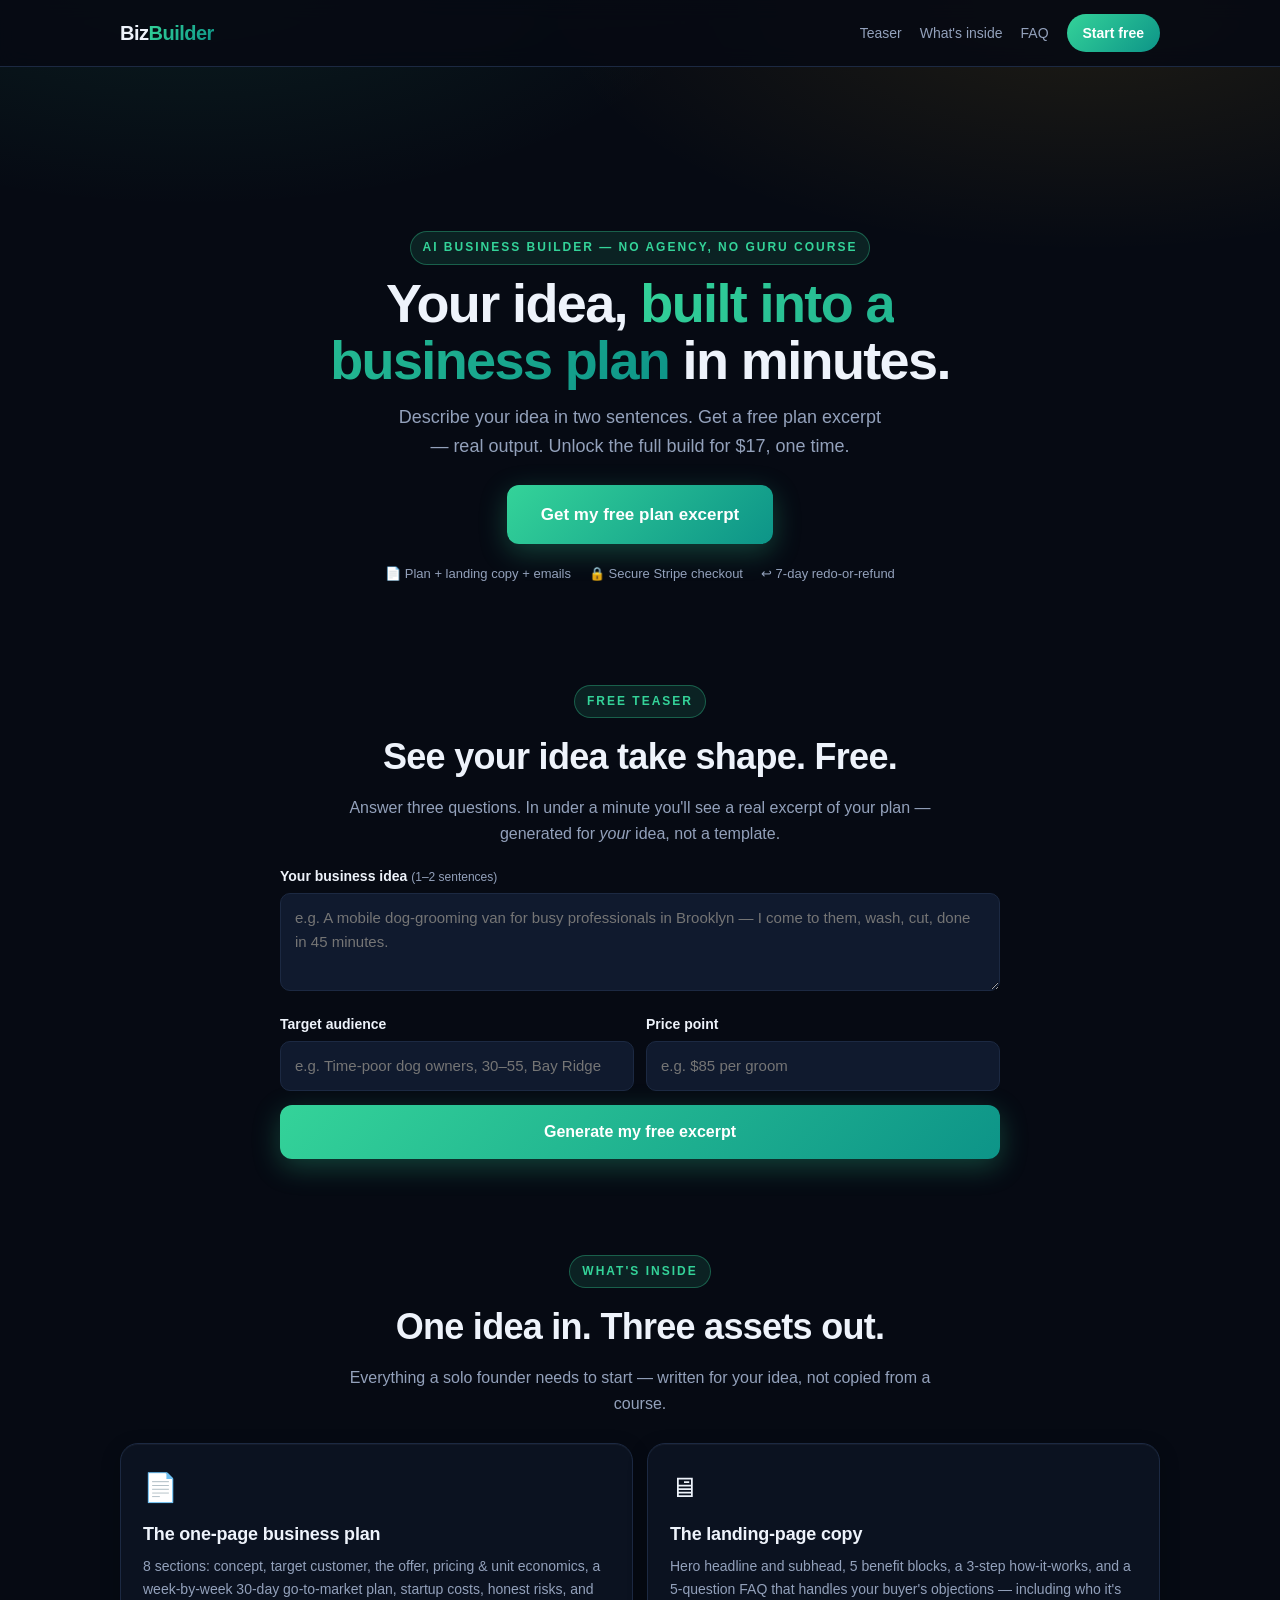
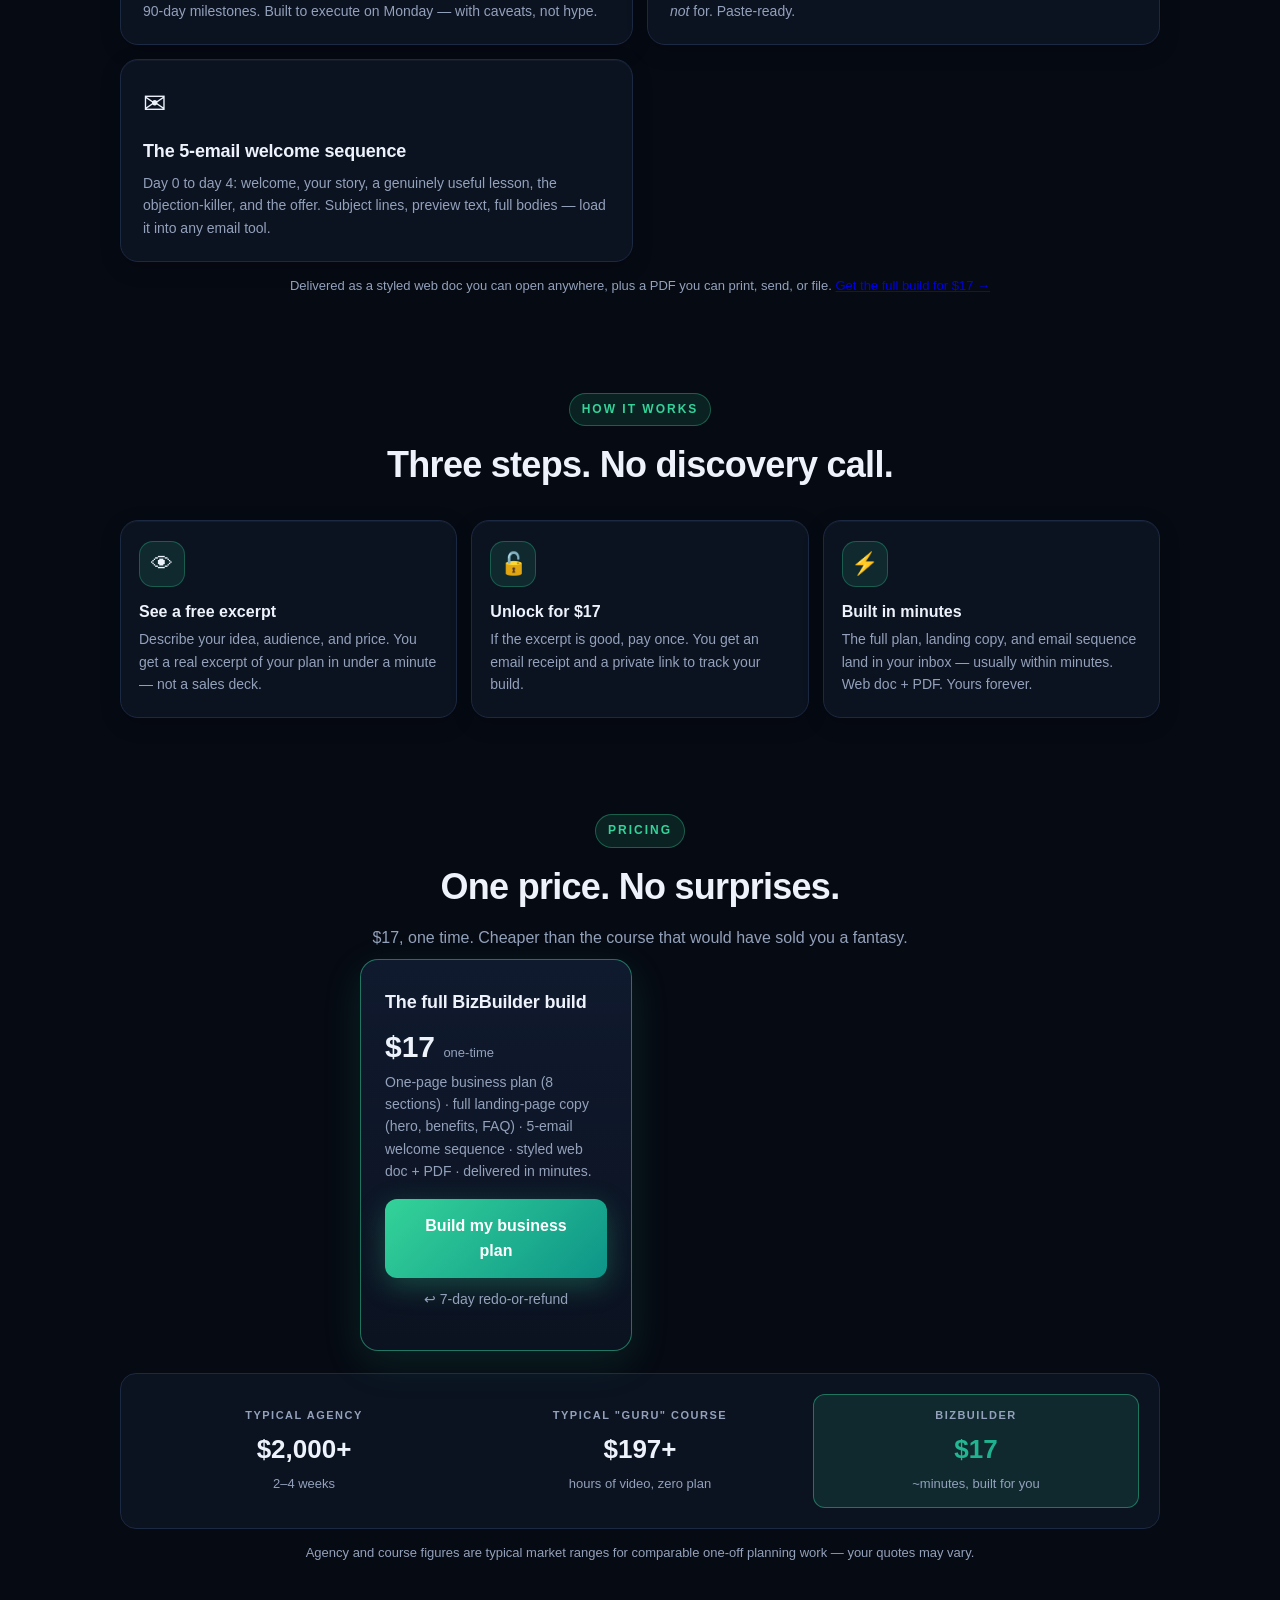
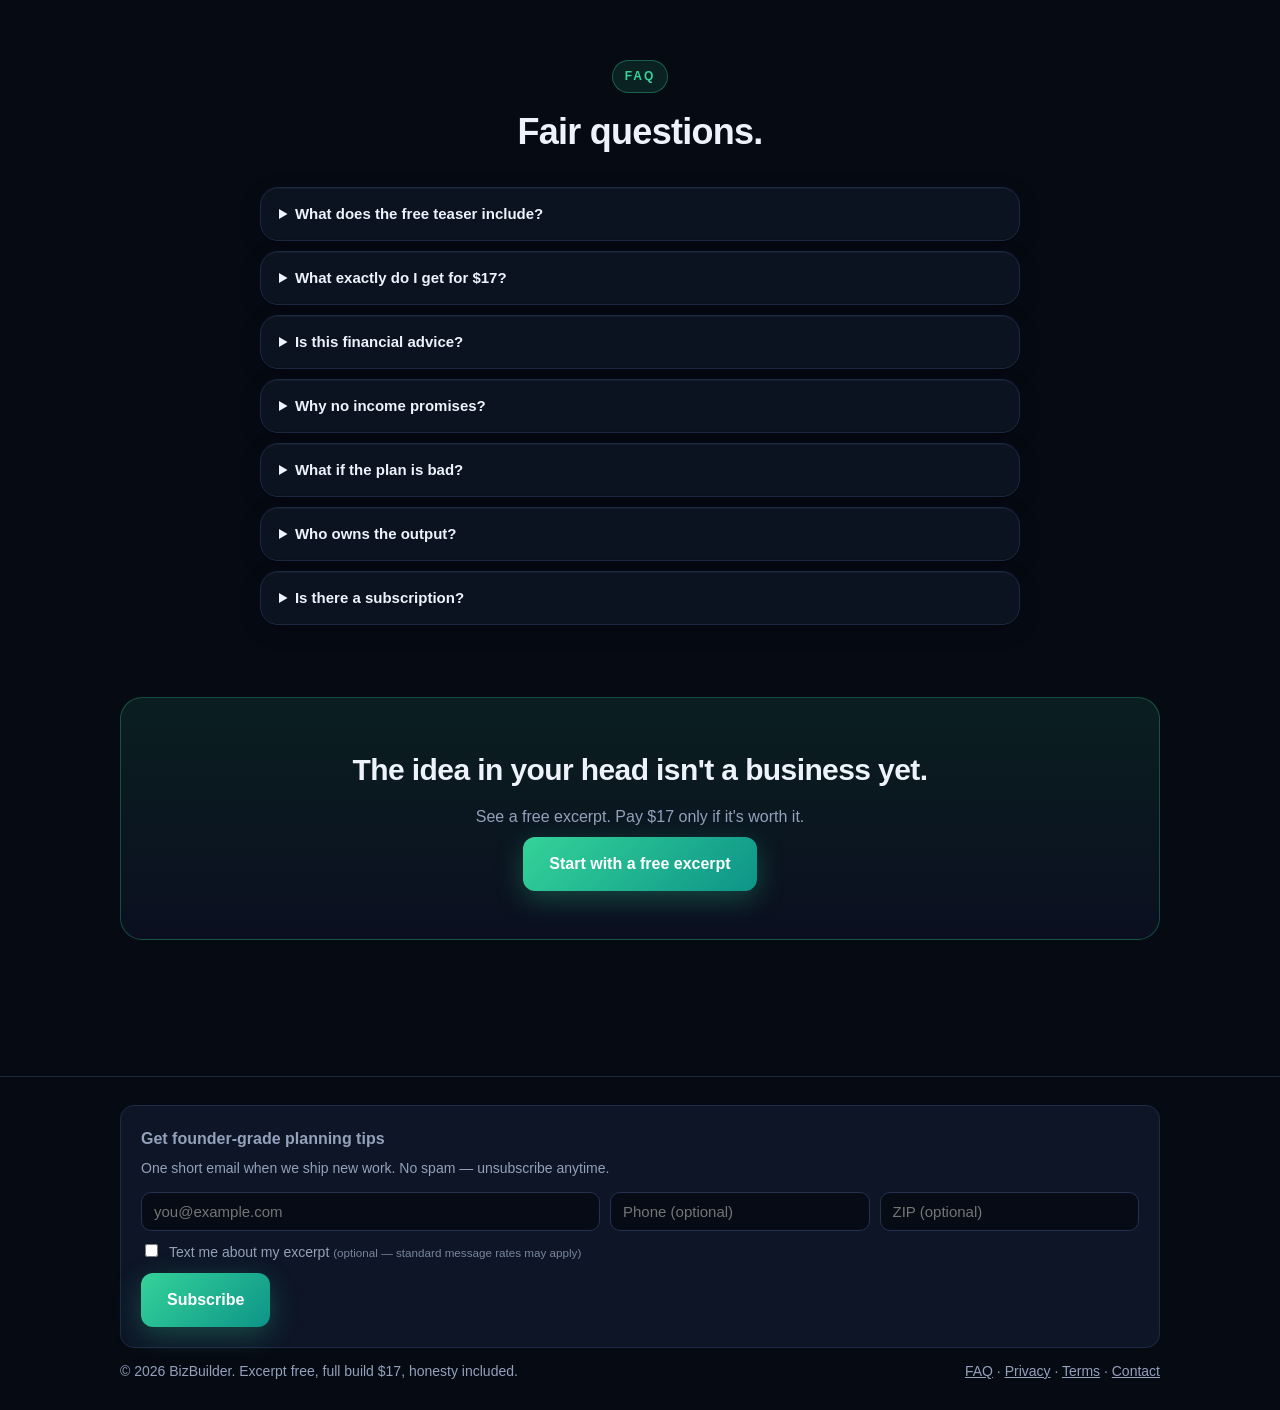
==== index.html @ b32ff225 "BizBuilder PWA: initial launch" ====
<!DOCTYPE html>
<html lang="en">
<head>
<meta charset="utf-8">
<meta name="viewport" content="width=device-width, initial-scale=1, viewport-fit=cover">
<title>BizBuilder — AI Business Builder: idea to launch-ready plan, $17</title>
<meta name="description" content="Describe your business idea in two sentences. Get a free AI-generated plan excerpt, then unlock the full one-page business plan, landing-page copy, and 5-email welcome sequence for $17 one-time.">
<link rel="canonical" href="https://bizbuilder.mehyar.us/">
<meta property="og:type" content="website">
<meta property="og:site_name" content="BizBuilder">
<meta property="og:title" content="BizBuilder — idea to launch-ready plan, $17">
<meta property="og:description" content="Free plan excerpt from your real idea. $17 one-time for the full business plan, landing copy, and email sequence. No hype, no subscriptions.">
<meta property="og:url" content="https://bizbuilder.mehyar.us/">
<meta name="twitter:card" content="summary_large_image">
<meta name="twitter:title" content="BizBuilder — idea to launch-ready plan, $17">
<meta name="twitter:description" content="Free plan excerpt from your real idea. $17 one-time for the full build. No hype.">
<link rel="manifest" href="manifest.json">
<meta name="theme-color" content="#0a120c">
<link rel="stylesheet" href="styles.css">
<script type="application/ld+json">
{"@context":"https://schema.org","@type":"Organization","name":"BizBuilder","url":"https://bizbuilder.mehyar.us/","sameAs":[],"contactPoint":{"@type":"ContactPoint","email":"info@mehyar.us","contactType":"customer service"}}
</script>
<script type="application/ld+json">
{"@context":"https://schema.org","@type":"WebSite","name":"BizBuilder","url":"https://bizbuilder.mehyar.us/"}
</script>
<script type="application/ld+json">
{"@context":"https://schema.org","@type":"FAQPage","mainEntity":[
{"@type":"Question","name":"What does the free teaser include?","acceptedAnswer":{"@type":"Answer","text":"A real plan excerpt generated from your own idea: a sharp concept summary, your target customer, one full plan section, and your first 3 launch milestones."}},
{"@type":"Question","name":"What exactly do I get for $17?","acceptedAnswer":{"@type":"Answer","text":"The complete one-page business plan (8 sections), the full landing-page copy (hero, benefits, how it works, FAQ), and a 5-email welcome sequence — delivered as a styled web doc plus a PDF."}},
{"@type":"Question","name":"Is this financial advice?","acceptedAnswer":{"@type":"Answer","text":"No. BizBuilder gives you a working plan — a starting point built to execute on. Verify costs and demand before you spend a dollar."}},
{"@type":"Question","name":"Why no income promises?","acceptedAnswer":{"@type":"Answer","text":"Because they're lies. No honest plan can tell you what you'll earn. BizBuilder is built on founder actions — what you do in the first 30 and 90 days — not fantasy outcomes."}},
{"@type":"Question","name":"Is there a subscription?","acceptedAnswer":{"@type":"Answer","text":"No. $17 one-time. Your plan is yours forever."}}
]}
</script>
</head>
<body>

<header class="site-header">
  <div class="inner">
    <a class="brand" href="index.html">Biz<span>Builder</span></a>
    <nav class="nav">
      <a href="index.html#teaser">Teaser</a>
      <a href="index.html#inside">What's inside</a>
      <a href="index.html#faq">FAQ</a>
      <a class="nav-cta" href="index.html#teaser">Start free</a>
    </nav>
  </div>
</header>

<main>
  <!-- ============ HERO ============ -->
  <section class="hero hero-compact">
    <p class="eyebrow">AI business builder — no agency, no guru course</p>
    <h1>Your idea, <span class="grad">built into a business plan</span> in minutes.</h1>
    <p class="hero-sub">Describe your idea in two sentences. Get a free plan excerpt — real output. Unlock the full build for $17, one time.</p>
    <div class="hero-cta">
      <a class="btn btn-primary" href="#teaser">Get my free plan excerpt</a>
    </div>
    <div class="trust-row">
      <span>📄 Plan + landing copy + emails</span>
      <span>🔒 Secure Stripe checkout</span>
      <span>↩ 7-day redo-or-refund</span>
    </div>
  </section>

  <!-- ============ TEASER ============ -->
  <section id="teaser">
    <div class="eyebrow-wrap"><p class="eyebrow">Free teaser</p></div>
    <h2 class="sec-title">See your idea take shape. Free.</h2>
    <p class="sec-sub">Answer three questions. In under a minute you'll see a real excerpt of your plan — generated for <em>your</em> idea, not a template.</p>
    <form class="teaser-form reveal" id="teaser-form" novalidate>
      <div class="field">
        <label for="t-idea">Your business idea <span class="hint">(1–2 sentences)</span></label>
        <textarea id="t-idea" rows="3" maxlength="600" placeholder="e.g. A mobile dog-grooming van for busy professionals in Brooklyn — I come to them, wash, cut, done in 45 minutes."></textarea>
      </div>
      <div class="field-row">
        <div class="field">
          <label for="t-audience">Target audience</label>
          <input id="t-audience" type="text" maxlength="300" placeholder="e.g. Time-poor dog owners, 30–55, Bay Ridge">
        </div>
        <div class="field">
          <label for="t-price">Price point</label>
          <input id="t-price" type="text" maxlength="120" placeholder="e.g. $85 per groom">
        </div>
      </div>
      <p class="teaser-error" id="teaser-error" hidden></p>
      <button type="submit" class="btn btn-primary btn-block" id="teaser-submit">Generate my free excerpt</button>
    </form>
    <div class="teaser-result" id="teaser-result" hidden>
      <div class="teaser-concept reveal">
        <span class="ba-label">The concept</span>
        <p id="teaser-summary"></p>
      </div>
      <div class="ba-grid">
        <article class="ba-card ba-before reveal">
          <span class="ba-label">Your first buyer</span>
          <p id="teaser-customer"></p>
        </article>
        <article class="ba-card ba-after reveal">
          <span class="ba-label" id="teaser-excerpt-title">Plan excerpt</span>
          <p id="teaser-excerpt"></p>
        </article>
      </div>
      <div class="teaser-milestones reveal">
        <span class="ba-label">Your first 3 launch milestones</span>
        <ol id="teaser-milestones"></ol>
      </div>
      <div class="teaser-upgrade reveal">
        <p id="teaser-upgrade-note"></p>
        <button class="btn btn-primary" data-buy="bizbuilder-plan">Unlock the full $17 build</button>
      </div>
    </div>
  </section>

  <!-- ============ WHAT'S INSIDE ============ -->
  <section id="inside">
    <div class="eyebrow-wrap"><p class="eyebrow">What's inside</p></div>
    <h2 class="sec-title">One idea in. Three assets out.</h2>
    <p class="sec-sub">Everything a solo founder needs to start — written for your idea, not copied from a course.</p>
    <div class="value-grid">
      <div class="value-card reveal">
        <div class="value-icon">📄</div>
        <h3>The one-page business plan</h3>
        <p>8 sections: concept, target customer, the offer, pricing &amp; unit economics, a week-by-week 30-day go-to-market plan, startup costs, honest risks, and 90-day milestones. Built to execute on Monday — with caveats, not hype.</p>
      </div>
      <div class="value-card reveal">
        <div class="value-icon">🖥</div>
        <h3>The landing-page copy</h3>
        <p>Hero headline and subhead, 5 benefit blocks, a 3-step how-it-works, and a 5-question FAQ that handles your buyer's objections — including who it's <em>not</em> for. Paste-ready.</p>
      </div>
      <div class="value-card reveal">
        <div class="value-icon">✉</div>
        <h3>The 5-email welcome sequence</h3>
        <p>Day 0 to day 4: welcome, your story, a genuinely useful lesson, the objection-killer, and the offer. Subject lines, preview text, full bodies — load it into any email tool.</p>
      </div>
    </div>
    <p class="gallery-note">Delivered as a styled web doc you can open anywhere, plus a PDF you can print, send, or file. <a href="#pricing">Get the full build for $17 &rarr;</a></p>
  </section>

  <!-- ============ HOW IT WORKS ============ -->
  <section id="how">
    <div class="eyebrow-wrap"><p class="eyebrow">How it works</p></div>
    <h2 class="sec-title">Three steps. No discovery call.</h2>
    <ol class="steps steps-visual">
      <li class="reveal"><span class="step-icon">👁</span><strong>See a free excerpt</strong><p>Describe your idea, audience, and price. You get a real excerpt of your plan in under a minute — not a sales deck.</p></li>
      <li class="reveal"><span class="step-icon">🔓</span><strong>Unlock for $17</strong><p>If the excerpt is good, pay once. You get an email receipt and a private link to track your build.</p></li>
      <li class="reveal"><span class="step-icon">⚡</span><strong>Built in minutes</strong><p>The full plan, landing copy, and email sequence land in your inbox — usually within minutes. Web doc + PDF. Yours forever.</p></li>
    </ol>
  </section>

  <!-- ============ PRICING ============ -->
  <section id="pricing">
    <div class="eyebrow-wrap"><p class="eyebrow">Pricing</p></div>
    <h2 class="sec-title">One price. No surprises.</h2>
    <p class="sec-sub">$17, one time. Cheaper than the course that would have sold you a fantasy.</p>
    <div class="bundle-grid" style="max-width:560px;margin:0 auto">
      <div class="bundle featured reveal">
        <h3>The full BizBuilder build</h3>
        <div class="price">$17 <small>one-time</small></div>
        <p>One-page business plan (8 sections) · full landing-page copy (hero, benefits, FAQ) · 5-email welcome sequence · styled web doc + PDF · delivered in minutes.</p>
        <button class="btn btn-primary btn-block" data-buy="bizbuilder-plan">Build my business plan</button>
        <p class="price-guarantee" style="text-align:center;margin-top:10px">↩ 7-day redo-or-refund</p>
      </div>
    </div>
    <div class="compare-strip reveal">
      <div class="compare-col">
        <span class="compare-who">Typical agency</span>
        <span class="compare-price">$2,000+</span>
        <span class="compare-time">2–4 weeks</span>
      </div>
      <div class="compare-col">
        <span class="compare-who">Typical "guru" course</span>
        <span class="compare-price">$197+</span>
        <span class="compare-time">hours of video, zero plan</span>
      </div>
      <div class="compare-col winner">
        <span class="compare-who">BizBuilder</span>
        <span class="compare-price">$17</span>
        <span class="compare-time">~minutes, built for you</span>
      </div>
    </div>
    <p class="gallery-note">Agency and course figures are typical market ranges for comparable one-off planning work — your quotes may vary.</p>
  </section>

  <!-- ============ FAQ ============ -->
  <section id="faq">
    <div class="eyebrow-wrap"><p class="eyebrow">FAQ</p></div>
    <h2 class="sec-title">Fair questions.</h2>
    <div class="faq">
      <details class="reveal">
        <summary>What does the free teaser include?</summary>
        <p>A real excerpt generated from your own idea: a sharp concept summary, your target customer, one full plan section, and your first 3 launch milestones. If it doesn't impress you, don't pay. That's the whole point.</p>
      </details>
      <details class="reveal">
        <summary>What exactly do I get for $17?</summary>
        <p>The complete one-page business plan (8 sections), the full landing-page copy (hero, 5 benefits, how it works, FAQ), and a 5-email welcome sequence with subjects, preview text, and bodies — delivered as a styled web doc plus a PDF.</p>
      </details>
      <details class="reveal">
        <summary>Is this financial advice?</summary>
        <p>No. BizBuilder gives you a working plan — a starting point built to execute on, not a prediction. Verify costs and demand before you spend a dollar.</p>
      </details>
      <details class="reveal">
        <summary>Why no income promises?</summary>
        <p>Because they're lies. No honest plan can tell you what you'll earn. BizBuilder plans on founder actions — what you do in the first 30 and 90 days — not fantasy outcomes. Our generator is hard-blocked from writing income promises, guarantees, or projections.</p>
      </details>
      <details class="reveal">
        <summary>What if the plan is bad?</summary>
        <p>Email us within 7 days and we'll redo it once, free. If it's still not usable, you get a full refund. Bad work shouldn't be your problem.</p>
      </details>
      <details class="reveal">
        <summary>Who owns the output?</summary>
        <p>You do. Full commercial rights, forever. Use it in your pitch, on your site, wherever.</p>
      </details>
      <details class="reveal">
        <summary>Is there a subscription?</summary>
        <p>No. $17, one time. Building a second business later? That's another $17 — never a subscription.</p>
      </details>
    </div>
  </section>

  <!-- ============ FINAL CTA ============ -->
  <section class="final-cta reveal">
    <h2>The idea in your head isn't a business yet.</h2>
    <p class="sec-sub">See a free excerpt. Pay $17 only if it's worth it.</p>
    <a class="btn btn-primary" href="#teaser">Start with a free excerpt</a>
  </section>
</main>

<footer>
  <div class="inner footer-grid">
    <div class="subscribe-block">
      <strong>Get founder-grade planning tips</strong>
      <p class="muted">One short email when we ship new work. No spam — unsubscribe anytime.</p>
      <form class="subscribe-form" data-subscribe-form novalidate>
        <div class="subscribe-row">
          <input type="email" name="email" placeholder="you@example.com" required aria-label="Email address (required)" autocomplete="email">
          <input type="tel" name="phone" placeholder="Phone (optional)" aria-label="Phone number (optional)" autocomplete="tel">
          <input type="text" name="zip" placeholder="ZIP (optional)" aria-label="ZIP code (optional)" inputmode="numeric" autocomplete="postal-code">
        </div>
        <label class="sms-consent"><input type="checkbox" name="sms_consent" value="true"> <span>Text me about my excerpt <small>(optional — standard message rates may apply)</small></span></label>
        <div class="subscribe-row">
          <button class="btn btn-primary" type="submit">Subscribe</button>
          <p class="subscribe-msg" role="status" hidden></p>
        </div>
      </form>
    </div>
    <div class="footer-base">
      <span>© 2026 BizBuilder. Excerpt free, full build $17, honesty included.</span>
      <span><a href="index.html#faq">FAQ</a> · <a href="privacy.html">Privacy</a> · <a href="terms.html">Terms</a> · <a href="mailto:info@mehyar.us">Contact</a></span>
    </div>
  </div>
</footer>

<!-- Sticky mobile CTA -->
<div class="sticky-cta" id="sticky-cta" hidden>
  <span class="sticky-cta-text"><strong>$17</strong> one-time · free excerpt first</span>
  <a class="btn btn-primary" href="#teaser">Start free</a>
</div>

<!-- Buy modal -->
<div class="modal" id="buy-modal" hidden>
  <div class="panel">
    <button class="modal-close" id="buy-close" aria-label="Close">×</button>
    <h2 id="buy-product-name"></h2>
    <p class="muted" id="buy-product-pitch"></p>
    <p><span class="price" id="buy-product-price"></span> <small style="color:var(--muted)">one-time</small></p>
    <form id="buy-form" novalidate>
      <div class="field">
        <label for="buy-email">Email — your plan goes here</label>
        <input type="email" id="buy-email" placeholder="you@example.com" autocomplete="email">
      </div>
      <p id="buy-error"></p>
      <button type="submit" class="btn btn-primary btn-block">Continue to checkout</button>
    </form>
  </div>
</div>

<!-- Dev payload modal -->
<div class="modal" id="payload-modal" hidden>
  <div class="panel" style="max-width:560px">
    <button class="modal-close" id="payload-close" aria-label="Close">×</button>
    <h2>Checkout payload</h2>
    <pre id="payload-pre"></pre>
    <p class="dev-notice">DEV MODE — no real checkout happened. In production this payload POSTs to the checkout endpoint and Stripe takes over.</p>
  </div>
</div>

<script src="app.js"></script>
<script>
document.addEventListener("DOMContentLoaded", function () {
  /* reveal-on-scroll */
  var io = new IntersectionObserver(function (entries) {
    entries.forEach(function (e) {
      if (e.isIntersecting) { e.target.classList.add("in"); io.unobserve(e.target); }
    });
  }, { threshold: 0.1 });
  document.querySelectorAll(".reveal").forEach(function (el) { io.observe(el); });

  /* sticky mobile CTA */
  var sticky = document.getElementById("sticky-cta");
  var footer = document.querySelector("footer");
  function updateSticky() {
    if (window.innerWidth >= 720) { sticky.hidden = true; return; }
    var past = window.scrollY > 520;
    var footVisible = false;
    if (footer) { footVisible = footer.getBoundingClientRect().top < window.innerHeight; }
    sticky.hidden = !(past && !footVisible);
  }
  window.addEventListener("scroll", updateSticky, { passive: true });
  window.addEventListener("resize", updateSticky);
  updateSticky();

  /* PWA registration */
  if ("serviceWorker" in navigator) {
    navigator.serviceWorker.register("sw.js").catch(function () {});
  }
});
</script>
</body>
</html>
---- styles.css ----
/* BizBuilder — premium emerald/gold palette. Mobile-first, vanilla, no build step. Mobile-first, vanilla, no build step. */
:root {
  --bg: #060a13;
  --surface: #0b1220;
  --surface-2: #101a2e;
  --line: #1c2942;
  --text: #eef3fb;
  --muted: #93a1bb;
  --accent: #34d399;
  --accent-2: #fbbf24;
  --accent-soft: rgba(52, 211, 153, .12);
  --grad: linear-gradient(135deg, #34d399, #0d9488);
  --gold: #fbbf24;
  --ok: #34d399;
  --err: #fb7185;
  --radius: 16px;
  --maxw: 1080px;
  --font: -apple-system, BlinkMacSystemFont, "Segoe UI", Inter, Roboto, Helvetica, Arial, sans-serif;
}

* { box-sizing: border-box; }
html { -webkit-text-size-adjust: 100%; scroll-behavior: smooth; }
body {
  margin: 0;
  background:
    radial-gradient(900px 420px at 15% -5%, rgba(52, 211, 153, .10) 0%, transparent 60%) fixed,
    radial-gradient(900px 420px at 85% 0%, rgba(251, 191, 36, .10) 0%, transparent 60%) fixed,
    var(--bg);
  color: var(--text);
  font-family: var(--font);
  line-height: 1.6;
  font-size: 16px;
}

/* ---------- header ---------- */
.site-header {
  position: sticky; top: 0; z-index: 20;
  background: rgba(6, 10, 19, .88);
  backdrop-filter: blur(10px);
  -webkit-backdrop-filter: blur(10px);
  border-bottom: 1px solid var(--line);
}
.site-header .inner {
  max-width: var(--maxw); margin: 0 auto;
  padding: 14px 20px;
  display: flex; align-items: center; justify-content: space-between; gap: 12px;
}
.brand { font-weight: 800; font-size: 20px; letter-spacing: -.5px; color: var(--text); text-decoration: none; }
.brand span {
  background: var(--grad);
  -webkit-background-clip: text; background-clip: text;
  -webkit-text-fill-color: transparent; color: transparent;
}
.nav { display: flex; align-items: center; }
.nav a { color: var(--muted); text-decoration: none; font-size: 14px; margin-left: 18px; }
.nav a:hover { color: var(--text); }
.nav .nav-cta {
  margin-left: 18px; padding: 8px 16px; border-radius: 999px;
  background: var(--grad); color: #fff; font-weight: 700;
}
.nav .nav-cta:hover { color: #fff; opacity: .92; }
@media (max-width: 560px) { .nav a:not(.nav-cta) { display: none; } }

/* ---------- layout ---------- */
main { max-width: var(--maxw); margin: 0 auto; padding: 0 20px 72px; }
main section { margin-top: clamp(56px, 9vw, 96px); }
section[id] { scroll-margin-top: 76px; }
h1 {
  font-size: clamp(30px, 8.5vw, 54px);
  line-height: 1.06; letter-spacing: -0.03em;
  margin: 0 0 14px; text-wrap: balance;
}
h2 { font-size: clamp(22px, 5.5vw, 30px); letter-spacing: -0.02em; margin: 0 0 10px; text-wrap: balance; }
.sec-title { font-size: clamp(24px, 6vw, 36px); letter-spacing: -0.02em; text-wrap: balance; }
h3 { font-size: 18px; margin: 0 0 8px; letter-spacing: -0.01em; }
p.lede { color: var(--muted); font-size: 17px; margin: 0 0 18px; max-width: 640px; }
::selection { background: rgba(52, 211, 153, .35); }
a:focus-visible, button:focus-visible, input:focus-visible, summary:focus-visible {
  outline: 2px solid var(--accent); outline-offset: 2px; border-radius: 6px;
}
.eyebrow {
  display: inline-block;
  color: var(--accent); font-size: 12px; font-weight: 800;
  text-transform: uppercase; letter-spacing: 2px; margin: 0 0 10px;
  padding: 6px 12px; border: 1px solid rgba(52, 211, 153, .35);
  border-radius: 999px; background: var(--accent-soft);
}
.eyebrow-wrap { text-align: center; }
.sec-title { text-align: center; }
.sec-sub { text-align: center; color: var(--muted); max-width: 620px; margin: 0 auto 8px; }

/* ---------- hero ---------- */
.hero { padding: 64px 0 12px; text-align: center; }
.hero-compact { padding: clamp(36px, 7vw, 68px) 0 4px; }
.hero h1 .grad {
  background: var(--grad);
  -webkit-background-clip: text; background-clip: text;
  -webkit-text-fill-color: transparent; color: transparent;
}
.hero .lede { margin-left: auto; margin-right: auto; }
.hero-sub {
  color: var(--muted); font-size: clamp(15px, 4vw, 18px);
  margin: 12px auto 0; max-width: 520px; text-wrap: balance;
}
.hero-cta { margin-top: 24px; display: flex; justify-content: center; }
.hero-cta .btn { padding: 16px 34px; font-size: 17px; min-height: 52px; }
.hero .actions { display: flex; gap: 12px; flex-wrap: wrap; margin-top: 24px; justify-content: center; }
.trust-row {
  display: flex; gap: 10px 18px; flex-wrap: wrap; justify-content: center;
  margin-top: 20px; font-size: 13px; color: var(--muted);
}
.trust-row span { display: inline-flex; align-items: center; gap: 6px; white-space: nowrap; }
.hero-proof { margin-top: 22px; display: flex; flex-direction: column; gap: 12px; align-items: center; }
.chips { display: flex; gap: 8px; flex-wrap: wrap; justify-content: center; }
.chips span {
  font-size: 13px; color: var(--muted);
  border: 1px solid var(--line); border-radius: 999px;
  padding: 6px 12px; background: rgba(16, 26, 46, .6);
}
.stars { color: var(--gold); letter-spacing: 2px; font-size: 15px; }
.stars small { color: var(--muted); letter-spacing: 0; font-size: 13px; margin-left: 6px; }

/* ---------- buttons ---------- */
.btn {
  display: inline-block; border: 0; cursor: pointer;
  font: inherit; font-weight: 700; font-size: 16px;
  padding: 14px 26px; border-radius: 12px;
  text-decoration: none; text-align: center;
  transition: transform .06s ease, opacity .15s, box-shadow .15s;
}
.btn:active { transform: scale(.98); }
.btn-primary { background: var(--grad); color: #fff; box-shadow: 0 8px 28px rgba(52, 211, 153, .28); }
.btn-primary:hover { opacity: .94; box-shadow: 0 10px 32px rgba(52, 211, 153, .36); }
.btn-ghost { background: var(--surface-2); color: var(--text); border: 1px solid var(--line); }
.btn-ghost:hover { border-color: var(--accent); }
.btn-block { display: block; width: 100%; }

/* ---------- work gallery — snap strip on mobile, grid on desktop ---------- */
.work-strip {
  display: flex; gap: 12px; overflow-x: auto;
  scroll-snap-type: x mandatory; -webkit-overflow-scrolling: touch;
  margin: 22px -20px 0; padding: 4px 20px 14px;
  scrollbar-width: none;
}
.work-strip::-webkit-scrollbar { display: none; }
.work-strip .work-card { flex: 0 0 72vw; max-width: 300px; scroll-snap-align: center; }
@media (min-width: 760px) {
  .work-strip { display: grid; grid-template-columns: repeat(3, 1fr); overflow: visible; margin: 26px 0 0; padding: 0; gap: 14px; }
  .work-strip .work-card { flex: none; max-width: none; scroll-snap-align: none; }
}
.work-card {
  background: var(--surface); border: 1px solid var(--line);
  border-radius: 18px; overflow: hidden;
  box-shadow: inset 0 1px 0 rgba(255, 255, 255, .04), 0 6px 20px rgba(0, 0, 0, .25);
  transition: transform .15s ease, border-color .15s ease;
}
.work-card:hover { transform: translateY(-3px); border-color: rgba(52, 211, 153, .45); }
.work-card img { width: 100%; display: block; aspect-ratio: 1 / 1; object-fit: cover; }
.work-card .work-cap { padding: 10px 14px; font-size: 13px; color: var(--muted); }
.work-card .work-cap strong { color: var(--text); display: block; font-size: 14px; }
.gallery-note { text-align: center; color: var(--muted); font-size: 13px; margin-top: 14px; }

/* ---------- feature cards ---------- */
.cards { display: grid; gap: 16px; margin-top: 26px; }
@media (min-width: 720px) { .cards { grid-template-columns: 1fr 1fr; } }
.card {
  background: var(--surface); border: 1px solid var(--line);
  border-radius: var(--radius); padding: 0; overflow: hidden;
  display: flex; flex-direction: column;
  transition: transform .15s ease, border-color .15s ease;
}
.card:hover { transform: translateY(-3px); border-color: rgba(52, 211, 153, .45); }
.card-thumb { display: block; width: 100%; aspect-ratio: 16 / 9; object-fit: cover; border-bottom: 1px solid var(--line); }
.card-body { padding: 20px; display: flex; flex-direction: column; gap: 8px; flex: 1; }
.card .tag {
  font-size: 11px; color: var(--accent); font-weight: 800;
  text-transform: uppercase; letter-spacing: 1.5px;
  display: inline-flex; align-items: center; gap: 6px;
}
.card .tag::before { content: ""; width: 7px; height: 7px; border-radius: 50%; background: var(--accent); box-shadow: 0 0 10px var(--accent); }
.card h3 { margin: 0; font-size: 19px; }
.card .pitch { margin: 0; font-size: 15px; }
.card .teaser { margin: 0; color: var(--muted); font-size: 14px; }
.card .price-row { display: flex; align-items: center; justify-content: space-between; margin-top: auto; padding-top: 12px; }
.price { font-size: 22px; font-weight: 800; }
.price small { color: var(--muted); font-weight: 400; font-size: 13px; }
.card .btn { padding: 10px 18px; font-size: 15px; }

/* ---------- before / after ---------- */
.ba-grid { display: grid; gap: 16px; margin-top: 26px; }
@media (min-width: 760px) { .ba-grid { grid-template-columns: 1fr 1fr; } }
.ba-card {
  background: var(--surface); border: 1px solid var(--line);
  border-radius: var(--radius); padding: 22px;
}
.ba-label {
  font-size: 11px; font-weight: 800; text-transform: uppercase; letter-spacing: 2px;
  margin-bottom: 12px; display: inline-block; padding: 4px 12px; border-radius: 999px;
}
.ba-before .ba-label { color: var(--err); border: 1px solid rgba(251, 113, 133, .4); background: rgba(251, 113, 133, .08); }
.ba-after .ba-label { color: var(--ok); border: 1px solid rgba(52, 211, 153, .4); background: rgba(52, 211, 153, .08); }
.ba-card blockquote { margin: 0; font-size: 17px; }
.ba-before blockquote { color: var(--muted); text-decoration: line-through; text-decoration-color: rgba(251, 113, 133, .6); }
.ba-after blockquote { font-weight: 700; }
.ba-after ul { margin: 10px 0 0; padding: 0; list-style: none; display: grid; gap: 8px; }
.ba-after li { font-size: 15px; }
.ba-after li strong { display: block; }
.ba-after li .why { color: var(--muted); font-size: 13px; }
.ba-meta { margin-top: 12px; font-size: 13px; color: var(--muted); }
.score-ring {
  font-size: 44px; font-weight: 800; letter-spacing: -1px;
  background: var(--grad); -webkit-background-clip: text; background-clip: text;
  -webkit-text-fill-color: transparent; color: transparent;
}

/* ---------- reviews ---------- */
.review-grid { display: grid; gap: 14px; margin-top: 26px; }
@media (min-width: 720px) { .review-grid { grid-template-columns: 1fr 1fr; } }
.review-card {
  background: var(--surface); border: 1px solid var(--line);
  border-radius: var(--radius); padding: 20px; position: relative;
}
.sample-badge {
  position: absolute; top: 14px; right: 14px;
  font-size: 10px; font-weight: 800; letter-spacing: 1.5px;
  color: var(--accent-2); border: 1px dashed rgba(251, 191, 36, .6);
  border-radius: 6px; padding: 3px 8px;
}
.review-stars { color: var(--gold); letter-spacing: 3px; font-size: 16px; margin-bottom: 10px; }
.review-card p { margin: 0 0 12px; font-size: 15px; }
.reviewer { font-size: 13px; color: var(--muted); }
.reviewer strong { color: var(--text); }

/* ---------- bundles ---------- */
.bundle-grid { display: grid; gap: 16px; margin-top: 26px; }
@media (min-width: 720px) { .bundle-grid { grid-template-columns: 1fr 1fr; } }
.bundle {
  background: linear-gradient(180deg, var(--surface-2), var(--surface));
  border: 1px solid var(--line); border-radius: var(--radius); padding: 24px;
  position: relative;
}
.bundle.featured { border-color: rgba(52, 211, 153, .5); box-shadow: 0 12px 40px rgba(52, 211, 153, .12); }
.bundle .save { color: var(--gold); font-weight: 700; font-size: 14px; }
.bundle h3 { margin: 4px 0 6px; }
.bundle p { color: var(--muted); font-size: 14px; margin: 0 0 16px; }
.bundle .price { font-size: 30px; }
.bundle .price s { color: var(--muted); font-size: 16px; font-weight: 400; margin-right: 8px; }

/* ---------- how it works ---------- */
.steps { list-style: none; padding: 0; margin: 26px 0 0; display: grid; gap: 14px; counter-reset: step; }
@media (min-width: 720px) { .steps { grid-template-columns: repeat(3, 1fr); } }
.steps li {
  background: var(--surface); border: 1px solid var(--line);
  border-radius: var(--radius); padding: 22px 18px; position: relative;
  font-size: 15px;
}
.steps li::before {
  counter-increment: step; content: counter(step);
  width: 34px; height: 34px; border-radius: 50%;
  background: var(--grad); color: #fff;
  font-weight: 800; font-size: 15px;
  display: inline-flex; align-items: center; justify-content: center;
  margin-bottom: 12px;
}
.steps li strong { display: block; margin-bottom: 4px; font-size: 16px; }
.steps li p { margin: 0; color: var(--muted); font-size: 14px; }

/* ---------- faq ---------- */
.faq { margin-top: 26px; display: grid; gap: 10px; max-width: 760px; margin-left: auto; margin-right: auto; }
.faq details { background: var(--surface); border: 1px solid var(--line); border-radius: var(--radius); padding: 14px 18px; }
.faq summary { cursor: pointer; font-weight: 700; font-size: 15px; }
.faq details p { margin: 8px 0 0; color: var(--muted); font-size: 14px; }

/* ---------- final cta ---------- */
.final-cta {
  margin-top: 72px; text-align: center;
  background: linear-gradient(180deg, rgba(52, 211, 153, .10), rgba(99, 102, 241, .06));
  border: 1px solid rgba(52, 211, 153, .3);
  border-radius: 22px; padding: 48px 24px;
}
.final-cta h2 { font-size: 30px; }

/* ---------- feature page ---------- */
.back { display: inline-block; margin: 22px 0 0; color: var(--muted); text-decoration: none; font-size: 14px; }
.back:hover { color: var(--text); }
.feature-hero { margin-top: 10px; }
.feature-hero .turnaround { color: var(--muted); font-size: 14px; }
.feature-samples { margin-top: 8px; }
.whatyouget {
  background: var(--surface); border: 1px solid var(--line);
  border-radius: var(--radius); padding: 20px; margin-top: 24px;
}
.whatyouget h3 { margin-top: 0; }
.whatyouget p { margin: 0; font-size: 15px; color: var(--muted); }
.whatyouget ul { margin: 10px 0 0; padding-left: 20px; color: var(--muted); font-size: 15px; }
.unlock-box {
  border: 1px solid rgba(52, 211, 153, .5); background: var(--accent-soft);
  border-radius: var(--radius); padding: 22px; margin-top: 20px;
  display: flex; align-items: center; justify-content: space-between; gap: 14px; flex-wrap: wrap;
}
.unlock-box .price { font-size: 28px; }
.unlock-box p { margin: 0; font-size: 14px; color: var(--muted); }

/* ---------- forms ---------- */
.field { margin-bottom: 14px; }
.field label { display: block; font-weight: 700; font-size: 14px; margin-bottom: 6px; }
.field input[type="text"], .field input[type="url"], .field input[type="email"], .field textarea {
  width: 100%; padding: 12px 14px; border-radius: 10px;
  border: 1px solid var(--line); background: var(--surface-2); color: var(--text);
  font: inherit; font-size: 15px;
}
.field input[type="text"]:focus, .field input[type="url"]:focus, .field input[type="email"]:focus, .field textarea:focus {
  outline: none; border-color: var(--accent); box-shadow: 0 0 0 3px rgba(52, 211, 153, .18);
}
.field input[type="file"] { font: inherit; font-size: 14px; color: var(--muted); }
.field textarea { resize: vertical; }
.choices { display: flex; flex-wrap: wrap; gap: 8px; }
.chip {
  border: 1px solid var(--line); border-radius: 999px; padding: 8px 14px;
  font-size: 14px; font-weight: 400; cursor: pointer; background: var(--surface-2);
}
.chip input { margin-right: 6px; }
#teaser-form { margin-top: 18px; }

.status { min-height: 22px; font-size: 14px; margin-top: 10px; }
.status.busy { color: var(--accent); }
.status.error { color: var(--err); }

#teaser-result { margin-top: 16px; }
#teaser-result h3 { margin-top: 0; }
.result-body { white-space: pre-wrap; color: var(--text); font-size: 15px; }
.dev-fallback {
  border: 1px dashed var(--line); border-radius: var(--radius);
  padding: 18px; color: var(--muted); font-size: 14px; background: var(--surface);
}
.dev-fallback code { color: var(--text); background: var(--surface-2); padding: 1px 6px; border-radius: 6px; font-size: 13px; }
.preview-note { color: var(--muted); font-size: 13px; margin-top: 8px; }

.gallery { display: grid; gap: 10px; grid-template-columns: 1fr 1fr; margin-top: 12px; }
.gallery img { width: 100%; border-radius: 10px; border: 1px solid var(--line); display: block; }

/* ---------- modals ---------- */
.modal {
  position: fixed; inset: 0; z-index: 50;
  background: rgba(3, 6, 12, .78);
  display: flex; align-items: center; justify-content: center;
  padding: 18px;
}
.modal[hidden] { display: none; }
.modal .panel {
  background: var(--surface); border: 1px solid var(--line);
  border-radius: var(--radius); padding: 24px; width: 100%; max-width: 440px;
  max-height: 90vh; overflow: auto;
}
.modal .panel h2 { margin-top: 0; }
.modal .panel .muted { color: var(--muted); font-size: 14px; margin: 0 0 16px; }
.modal-close { float: right; background: none; border: 0; color: var(--muted); font-size: 22px; cursor: pointer; }
#buy-error { color: var(--err); font-size: 14px; min-height: 20px; margin: 8px 0 0; }
#payload-pre {
  background: #05080f; border: 1px solid var(--line); border-radius: 10px;
  padding: 14px; font-size: 13px; overflow: auto; white-space: pre; margin: 12px 0;
}
.dev-notice {
  border: 1px dashed var(--gold); color: var(--gold);
  border-radius: 10px; padding: 10px 14px; font-size: 13px; margin: 0;
}

/* ---------- success / deliverable ---------- */
.centered { text-align: center; padding: 64px 0 20px; }
.centered .check { font-size: 56px; }
.centered h1 { margin-top: 12px; }
.token-form { display: flex; gap: 8px; margin-top: 24px; }
.token-form input { flex: 1; }
.report { background: var(--surface); border: 1px solid var(--line); border-radius: var(--radius); padding: 22px; margin-top: 18px; }
.report h3 { color: var(--accent); font-size: 13px; text-transform: uppercase; letter-spacing: 1px; margin-top: 20px; }
.report h3:first-child { margin-top: 0; }
.report p, .report li { font-size: 15px; }
.severity { font-weight: 800; }
.severity.high { color: var(--err); }
.severity.medium { color: var(--gold); }
.severity.low { color: var(--ok); }

/* ---------- reveal on scroll ---------- */
.reveal { opacity: 0; transform: translateY(14px); transition: opacity .5s ease, transform .5s ease; }
.reveal.in { opacity: 1; transform: none; }
@media (prefers-reduced-motion: reduce) { .reveal { opacity: 1; transform: none; transition: none; } }

/* ---------- footer ---------- */
footer { border-top: 1px solid var(--line); margin-top: 64px; }
footer .inner { max-width: var(--maxw); margin: 0 auto; padding: 28px 20px; color: var(--muted); font-size: 13px; display: flex; justify-content: space-between; gap: 12px; flex-wrap: wrap; }
footer a { color: var(--muted); }
footer a:hover { color: var(--accent); }

/* ---------- product video ---------- */
.demo { margin-top: 40px; }
.video-wrap {
  max-width: 860px; margin: 18px auto 0;
  border-radius: 20px; overflow: hidden;
  border: 1px solid rgba(52, 211, 153, .35);
  box-shadow: 0 20px 60px rgba(52, 211, 153, .12);
  background: #000;
}
.video-wrap video { width: 100%; display: block; aspect-ratio: 16 / 10; background: #000; }

/* ---------- before/after slider ---------- */
.ba-slider-grid { display: grid; gap: 16px; margin-top: 26px; }
@media (min-width: 760px) { .ba-slider-grid { grid-template-columns: 1fr 1fr; } }
.ba-slider {
  position: relative; margin: 0; border-radius: var(--radius); overflow: hidden;
  border: 1px solid var(--line); cursor: ew-resize; touch-action: pan-y;
  --pos: 50%; user-select: none; -webkit-user-select: none;
  background: var(--surface);
}
.ba-slider .ba-img { width: 100%; display: block; aspect-ratio: 1 / 1; object-fit: cover; pointer-events: none; }
.ba-slider .ba-top { position: absolute; inset: 0; clip-path: inset(0 calc(100% - var(--pos)) 0 0); }
.ba-handle {
  position: absolute; top: 0; bottom: 0; left: var(--pos); width: 2px;
  background: #fff; box-shadow: 0 0 12px rgba(0,0,0,.5); transform: translateX(-1px);
}
.ba-handle span {
  position: absolute; top: 50%; left: 50%; transform: translate(-50%, -50%);
  width: 44px; height: 44px; border-radius: 50%;
  background: var(--grad); color: #fff; font-weight: 800;
  display: flex; align-items: center; justify-content: center; font-size: 15px;
  box-shadow: 0 4px 16px rgba(0,0,0,.45);
  animation: handle-nudge 2.4s ease-in-out 1.2s 2;
}
@keyframes handle-nudge {
  0%, 100% { transform: translate(-50%, -50%); }
  50% { transform: translate(calc(-50% + 10px), -50%); }
}
@media (prefers-reduced-motion: reduce) { .ba-handle span { animation: none; } }
.ba-tag {
  position: absolute; top: 12px; font-size: 11px; font-weight: 800;
  text-transform: uppercase; letter-spacing: 1.5px;
  padding: 5px 12px; border-radius: 999px; background: rgba(3, 6, 12, .72);
  border: 1px solid var(--line); color: var(--text); pointer-events: none;
}
.tag-before { left: 12px; }
.tag-after { right: 12px; }
.ba-slider figcaption {
  position: absolute; bottom: 0; left: 0; right: 0;
  padding: 26px 14px 10px; font-size: 13px; color: var(--muted);
  background: linear-gradient(transparent, rgba(3,6,12,.82)); pointer-events: none;
}

/* ---------- rating summary ---------- */
.rating-summary {
  display: flex; align-items: center; justify-content: center; gap: 14px;
  margin-top: 22px; padding: 16px 20px; flex-wrap: wrap; text-align: center;
  background: var(--surface); border: 1px solid var(--line); border-radius: var(--radius);
  font-size: 16px;
}
.review-grid.wall { grid-template-columns: repeat(2, 1fr); }
@media (min-width: 900px) { .review-grid.wall { grid-template-columns: repeat(4, 1fr); } }

/* ---------- value stack ---------- */
.value-grid { display: grid; gap: 14px; margin-top: 26px; }
@media (min-width: 720px) { .value-grid { grid-template-columns: 1fr 1fr; } }
.value-card {
  background: var(--surface); border: 1px solid var(--line);
  border-radius: var(--radius); padding: 22px;
}
.value-icon { font-size: 28px; margin-bottom: 10px; }
.value-card h3 { margin: 0 0 6px; }
.value-card p { margin: 0; color: var(--muted); font-size: 14px; }
.compare-strip {
  display: grid; gap: 10px; margin-top: 22px;
  grid-template-columns: repeat(3, 1fr);
  background: var(--surface); border: 1px solid var(--line);
  border-radius: var(--radius); padding: 20px;
}
.compare-col { text-align: center; display: flex; flex-direction: column; gap: 4px; justify-content: center; }
.compare-col.winner {
  background: var(--accent-soft); border: 1px solid rgba(52, 211, 153, .45);
  border-radius: 12px; padding: 12px 6px;
}
.compare-who { font-size: 11px; text-transform: uppercase; letter-spacing: 1.5px; color: var(--muted); font-weight: 800; }
.compare-price { font-size: 26px; font-weight: 800; }
.compare-col.winner .compare-price {
  background: var(--grad); -webkit-background-clip: text; background-clip: text;
  -webkit-text-fill-color: transparent; color: transparent;
}
.compare-time { font-size: 13px; color: var(--muted); }
.price-guarantee { font-size: 12px; color: var(--muted); margin: 8px 0 0; }
@media (max-width: 560px) {
  .compare-strip { padding: 14px 10px; gap: 6px; }
  .compare-price { font-size: 19px; }
  .compare-time { font-size: 11px; }
  .compare-who { font-size: 10px; }
}

/* ---------- Free-preview gating ---------- */
.free-preview-banner{display:flex;align-items:center;gap:12px;flex-wrap:wrap;background:rgba(34,211,238,.08);border:1px solid rgba(34,211,238,.35);border-radius:12px;padding:12px 16px;margin:0 0 20px;font-size:15px}
.free-preview-badge{background:linear-gradient(135deg,#22d3ee,#818cf8);color:#04121a;font-weight:800;font-size:12px;letter-spacing:1.5px;padding:5px 12px;border-radius:999px;white-space:nowrap}
.free-preview-banner a{color:#22d3ee;font-weight:700}

/* ---------- Footer subscribe ---------- */
.footer-grid{display:flex;flex-direction:column;gap:20px}
.subscribe-block{background:#0d1526;border:1px solid #1e2a45;border-radius:14px;padding:20px}
.subscribe-block strong{font-size:16px}
.subscribe-block .muted{margin:6px 0 12px;font-size:14px}
.subscribe-row{display:flex;gap:10px;flex-wrap:wrap;align-items:center}
.subscribe-form input[type="email"],.subscribe-form input[type="tel"],.subscribe-form input[type="text"]{background:#070b16;border:1px solid #24314f;color:#eaf2ff;border-radius:10px;padding:10px 12px;font-size:15px;min-width:0}
.subscribe-form input[type="email"]{flex:2 1 200px}
.subscribe-form input[type="tel"],.subscribe-form input[type="text"]{flex:1 1 130px}
.subscribe-form input:focus{outline:2px solid #22d3ee;outline-offset:1px}
.sms-consent{display:flex;align-items:flex-start;gap:8px;margin:10px 0;font-size:14px;color:var(--muted,#9fb0cc);cursor:pointer}
.sms-consent input{margin-top:3px;accent-color:#22d3ee}
.sms-consent small{opacity:.8}
.subscribe-msg{font-size:14px;color:#22d3ee;margin:0}
.footer-base{display:flex;justify-content:space-between;gap:12px;flex-wrap:wrap;font-size:14px;color:var(--muted,#9fb0cc)}
@media(max-width:560px){.subscribe-row .btn{width:100%}}

/* ---------- Legal pages ---------- */
.legal{max-width:820px;margin:0 auto;padding:48px 20px 64px}
.legal h1{font-size:clamp(32px,5vw,48px);margin:8px 0 6px}
.legal-updated{color:var(--muted,#9fb0cc);font-size:14px;margin:0 0 28px}
.legal-card{background:#0d1526;border:1px solid #1e2a45;border-radius:14px;padding:24px;margin:0 0 18px}
.legal-card h2{font-size:20px;margin:0 0 12px;color:#eaf2ff}
.legal-card p,.legal-card li{font-size:16px;line-height:1.65;color:#c9d6ee;margin:0 0 10px}
.legal-card ul{padding-left:22px}
.legal-card a{color:#22d3ee}
.legal-contact{margin-top:28px;color:var(--muted,#9fb0cc);font-size:15px}
.legal-contact a{color:#22d3ee}

/* ---------- round 5: visual-first, mobile-first, professional ---------- */

/* Cohesive card system — consistent radius + inset highlight */
.card, .ba-card, .review-card, .bundle, .value-card, .steps li,
.faq details, .whatyouget, .unlock-box, .report {
  border-radius: 18px;
  box-shadow: inset 0 1px 0 rgba(255, 255, 255, .04), 0 6px 20px rgba(0, 0, 0, .22);
}

/* Visual how-it-works steps */
.steps-visual li { padding-top: 20px; }
.step-icon {
  display: inline-flex; align-items: center; justify-content: center;
  width: 46px; height: 46px; border-radius: 14px; font-size: 22px;
  background: var(--accent-soft); border: 1px solid rgba(52, 211, 153, .3);
  margin-bottom: 12px;
}
.steps-visual li::before { display: none; }

/* Sticky mobile CTA — app-style bottom bar */
.sticky-cta {
  position: fixed; left: 12px; right: 12px;
  bottom: calc(12px + env(safe-area-inset-bottom));
  z-index: 40; display: none;
  align-items: center; justify-content: space-between; gap: 12px;
  background: rgba(11, 18, 32, .94);
  -webkit-backdrop-filter: blur(12px); backdrop-filter: blur(12px);
  border: 1px solid rgba(52, 211, 153, .38); border-radius: 16px;
  padding: 10px 10px 10px 16px;
  box-shadow: 0 12px 32px rgba(0, 0, 0, .5);
}
.sticky-cta[hidden] { display: none; }
.sticky-cta:not([hidden]) { display: flex; }
.sticky-cta-text { font-size: 14px; color: var(--muted); }
.sticky-cta-text strong { color: var(--text); font-size: 16px; }
.sticky-cta .btn { padding: 12px 20px; font-size: 15px; white-space: nowrap; min-height: 48px; }
@media (min-width: 720px) { .sticky-cta { display: none !important; } }

/* Subtle stagger for grid reveals — premium, not gimmicky */
@media (min-width: 760px) {
  .work-strip .work-card:nth-child(3n+2).reveal,
  .review-grid .review-card:nth-child(2n).reveal,
  .value-grid .value-card:nth-child(2n).reveal { transition-delay: .07s; }
  .work-strip .work-card:nth-child(3n+3).reveal { transition-delay: .14s; }
}

/* Thumb-friendly tap targets on touch */
@media (pointer: coarse) {
  .btn { min-height: 48px; }
  .nav .nav-cta { padding: 10px 18px; }
  .faq summary { padding: 6px 0; }
}

/* Tighter before/after on small screens */
@media (max-width: 560px) {
  .ba-card { padding: 18px; }
  .ba-slider .ba-img { aspect-ratio: 4 / 3; }
  .sec-sub { font-size: 15px; }
}

/* ============ STUDIO COLLECTION (work.html) ============ */
.nav a.active { color: var(--text); }
.work-hero { text-align: center; padding: clamp(48px, 8vw, 96px) 20px 8px; max-width: 760px; margin: 0 auto; }
.work-hero h1 { font-size: clamp(38px, 7vw, 64px); margin: 12px 0 16px; text-wrap: balance; }
.filter-bar { display: flex; flex-wrap: wrap; gap: 10px; justify-content: center; padding: 24px 16px 8px; }
.filter-btn { background: var(--surface); color: var(--muted); border: 1px solid var(--border); border-radius: 999px; padding: 10px 18px; font-size: 14px; cursor: pointer; min-height: 44px; }
.filter-btn:hover { color: var(--text); border-color: var(--cyan); }
.filter-btn.active { background: linear-gradient(135deg, var(--cyan), var(--indigo)); color: #04121f; border-color: transparent; font-weight: 700; }
.work-grid { display: grid; grid-template-columns: repeat(auto-fill, minmax(240px, 1fr)); gap: 18px; padding: 20px clamp(16px, 4vw, 48px) 8px; max-width: 1280px; margin: 0 auto; }
.work-tile { background: var(--surface); border: 1px solid var(--border); border-radius: 18px; overflow: hidden; cursor: pointer; box-shadow: inset 0 1px 0 rgba(255,255,255,.05), 0 12px 32px rgba(0,0,0,.35); transition: transform .18s ease, border-color .18s ease; }
.work-tile:hover, .work-tile:focus-visible { transform: translateY(-3px); border-color: var(--cyan); outline: none; }
.work-tile img { width: 100%; aspect-ratio: 1/1; object-fit: cover; display: block; }
.work-tile-cap { padding: 12px 14px 14px; display: flex; flex-direction: column; gap: 3px; }
.work-tile-cap strong { font-size: 15px; }
.work-tile-cap span { font-size: 13px; color: var(--muted); }
.work-tile-price { color: var(--gold) !important; font-weight: 700; }
.text-tile-inner { padding: 22px 18px; min-height: 240px; display: flex; flex-direction: column; gap: 12px; justify-content: center; background: radial-gradient(120% 120% at 20% 0%, rgba(56,189,248,.12), transparent 60%); }
.text-tile-label { font-size: 12px; letter-spacing: .12em; text-transform: uppercase; color: var(--cyan); font-weight: 700; }
.text-tile-mini { font-size: 15px; line-height: 1.5; }
.text-tile-blurb { font-size: 13px; color: var(--muted); margin: 0; }
.studio-pitch { text-align: center; padding: clamp(56px, 9vw, 96px) 20px; max-width: 720px; margin: 0 auto; }

/* ============ LIGHTBOX ============ */
body.lb-open { overflow: hidden; }
.lightbox { position: fixed; inset: 0; z-index: 100; display: flex; align-items: center; justify-content: center; }
.lightbox[hidden] { display: none; }
.lightbox-backdrop { position: absolute; inset: 0; background: rgba(3,7,14,.88); backdrop-filter: blur(6px); }
.lightbox-inner { position: relative; width: min(920px, calc(100vw - 32px)); max-height: calc(100dvh - 48px); overflow: auto; background: var(--surface); border: 1px solid var(--border); border-radius: 20px; padding: clamp(18px, 4vw, 36px); }
.lightbox-close { position: absolute; top: 10px; right: 12px; background: none; border: none; color: var(--muted); font-size: 22px; cursor: pointer; min-width: 44px; min-height: 44px; }
.lightbox-close:hover { color: var(--text); }
.lightbox-nav { position: absolute; top: 50%; transform: translateY(-50%); background: rgba(11,18,32,.8); border: 1px solid var(--border); color: var(--text); font-size: 28px; width: 48px; height: 48px; border-radius: 50%; cursor: pointer; }
.lb-prev { left: 6px; } .lb-next { right: 6px; }
.lb-kicker { font-size: 12px; letter-spacing: .12em; text-transform: uppercase; color: var(--cyan); font-weight: 700; margin: 0 0 6px; }
.lb-title { margin: 0 0 18px; font-size: clamp(20px, 4vw, 28px); text-wrap: balance; }
.lb-img { width: 100%; border-radius: 14px; display: block; }
.lb-ba { display: grid; grid-template-columns: 1fr 1fr; gap: 14px; }
.lb-ba figure { margin: 0; }
.lb-ba img { width: 100%; border-radius: 14px; display: block; aspect-ratio: 1/1; object-fit: cover; }
.lb-ba figcaption { text-align: center; color: var(--muted); font-size: 13px; padding-top: 8px; }
.ba-text-card { background: linear-gradient(160deg, #1b2a4a, #101c33); border: 1px solid var(--border); border-radius: 14px; padding: 26px 22px; aspect-ratio: 1/1; display: flex; flex-direction: column; justify-content: center; gap: 10px; }
.ba-text-kicker { font-size: 11px; letter-spacing: .14em; text-transform: uppercase; color: var(--cyan); font-weight: 700; }
.ba-text-card p { margin: 0; font-size: 15px; line-height: 1.55; color: var(--text); }
.lb-text { display: grid; gap: 14px; }
.lb-buy { display: inline-block; margin-top: 22px; }
.lb-note { color: var(--muted); font-size: 13px; margin-top: 10px; }
@media (max-width: 560px) { .lb-ba { grid-template-columns: 1fr; } }

/* ============ RECENT WORK STRIP (above footer, every page) ============ */
.recent-work { border-top: 1px solid var(--border); padding: 36px clamp(16px, 4vw, 48px) 8px; max-width: 1280px; margin: 0 auto; }
.recent-work-head { display: flex; align-items: baseline; justify-content: space-between; margin-bottom: 14px; }
.recent-work-head strong { font-size: 15px; letter-spacing: .08em; text-transform: uppercase; color: var(--muted); }
.recent-work-head a { font-size: 14px; color: var(--cyan); text-decoration: none; }
.recent-strip { display: grid; grid-auto-flow: column; grid-auto-columns: minmax(140px, 1fr); gap: 12px; overflow-x: auto; scroll-snap-type: x mandatory; padding-bottom: 12px; }
.recent-card { scroll-snap-align: start; border: 1px solid var(--border); border-radius: 14px; overflow: hidden; background: var(--surface); text-decoration: none; color: var(--text); }
.recent-card img { width: 100%; aspect-ratio: 1/1; object-fit: cover; display: block; }
.recent-card span { display: block; font-size: 12px; color: var(--muted); padding: 8px 10px; }

/* ---------- BizBuilder teaser ---------- */
.teaser-form { margin-top: 18px; max-width: 720px; margin-left: auto; margin-right: auto; }
.field-row { display: grid; grid-template-columns: 1fr 1fr; gap: 12px; }
@media (max-width: 640px) { .field-row { grid-template-columns: 1fr; } }
.hint { font-weight: 400; color: var(--muted); font-size: 12px; }
.teaser-error { color: var(--err); font-size: 14px; min-height: 22px; }
.teaser-result { max-width: 720px; margin: 28px auto 0; }
.teaser-concept { border: 1px solid var(--line); border-radius: var(--radius); background: var(--surface); padding: 18px 20px; margin-bottom: 18px; }
.teaser-concept p { margin: 6px 0 0; font-size: 17px; }
.teaser-milestones { border: 1px solid var(--line); border-radius: var(--radius); background: var(--surface); padding: 18px 20px; margin-top: 18px; }
.teaser-milestones ol { margin: 8px 0 0; padding-left: 22px; }
.teaser-milestones li { margin-bottom: 8px; }
.teaser-upgrade { text-align: center; margin-top: 26px; }
.teaser-upgrade p { color: var(--muted); margin-bottom: 14px; }
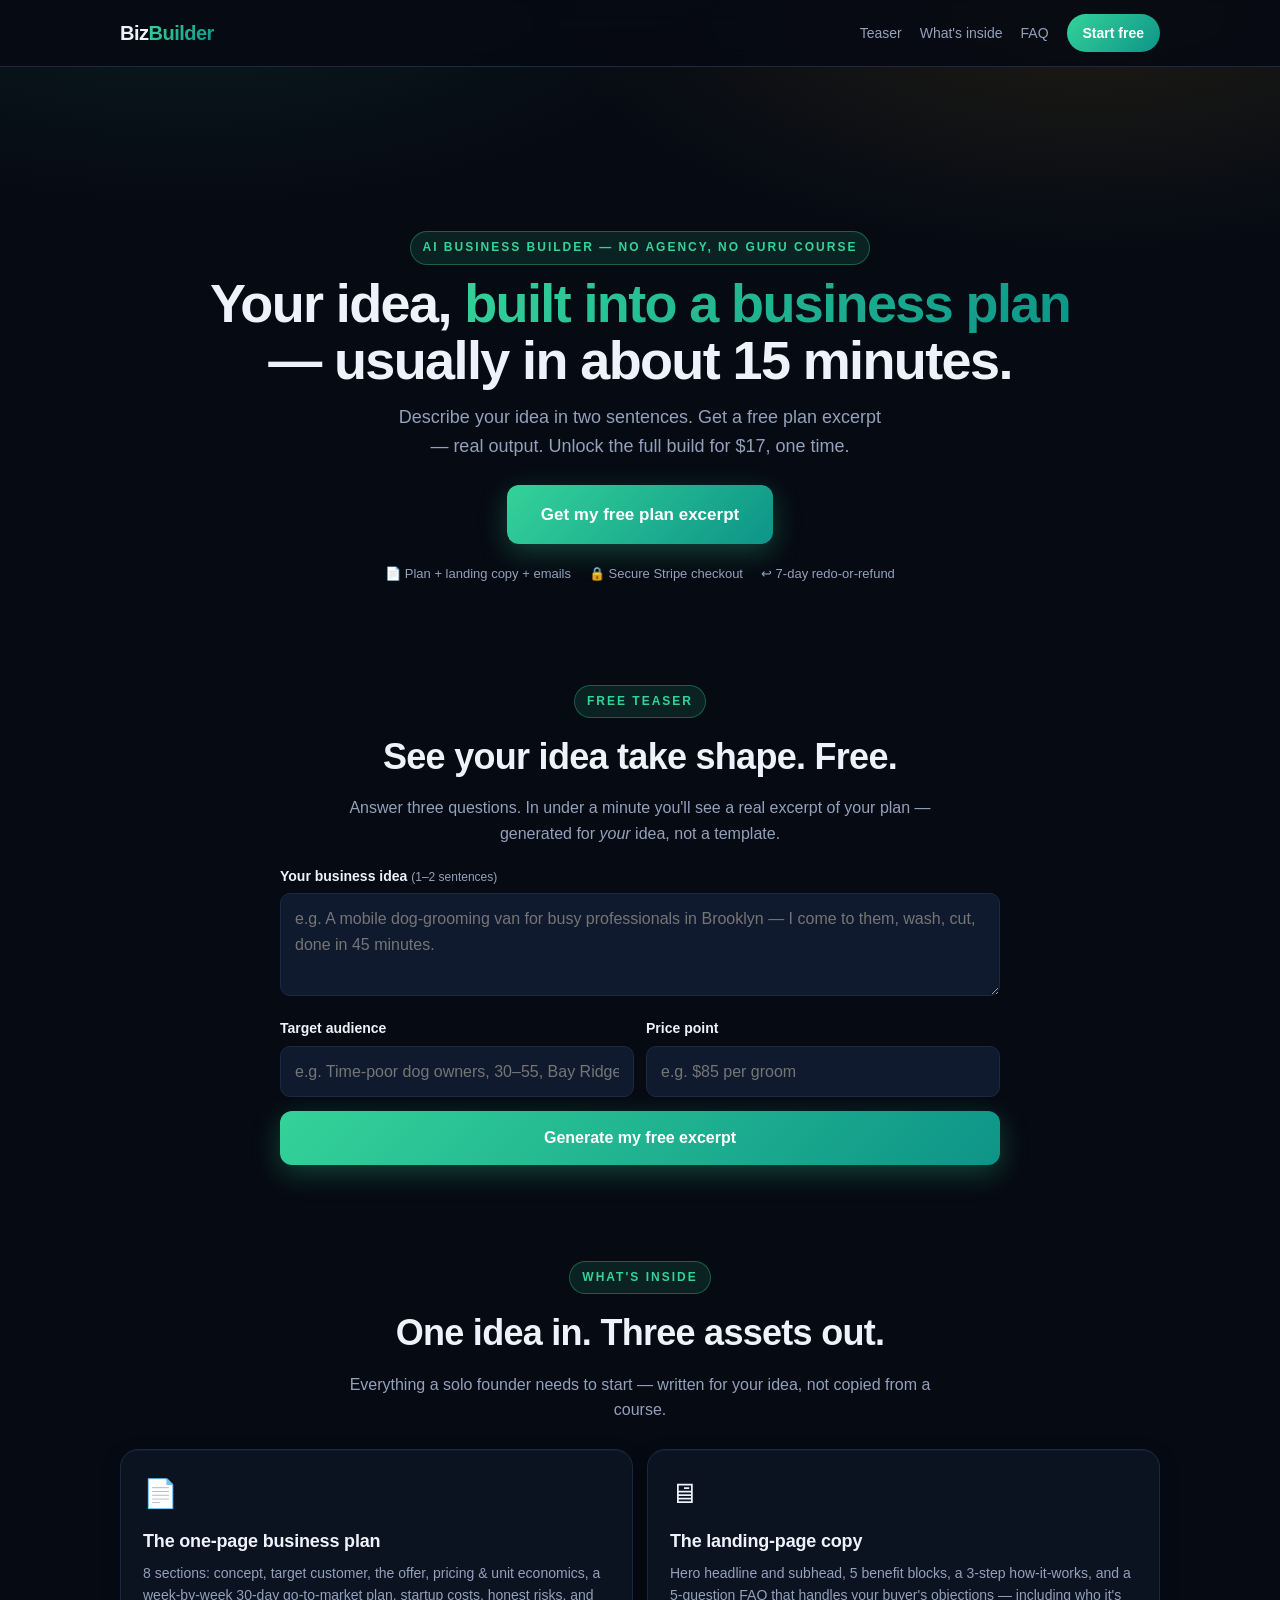
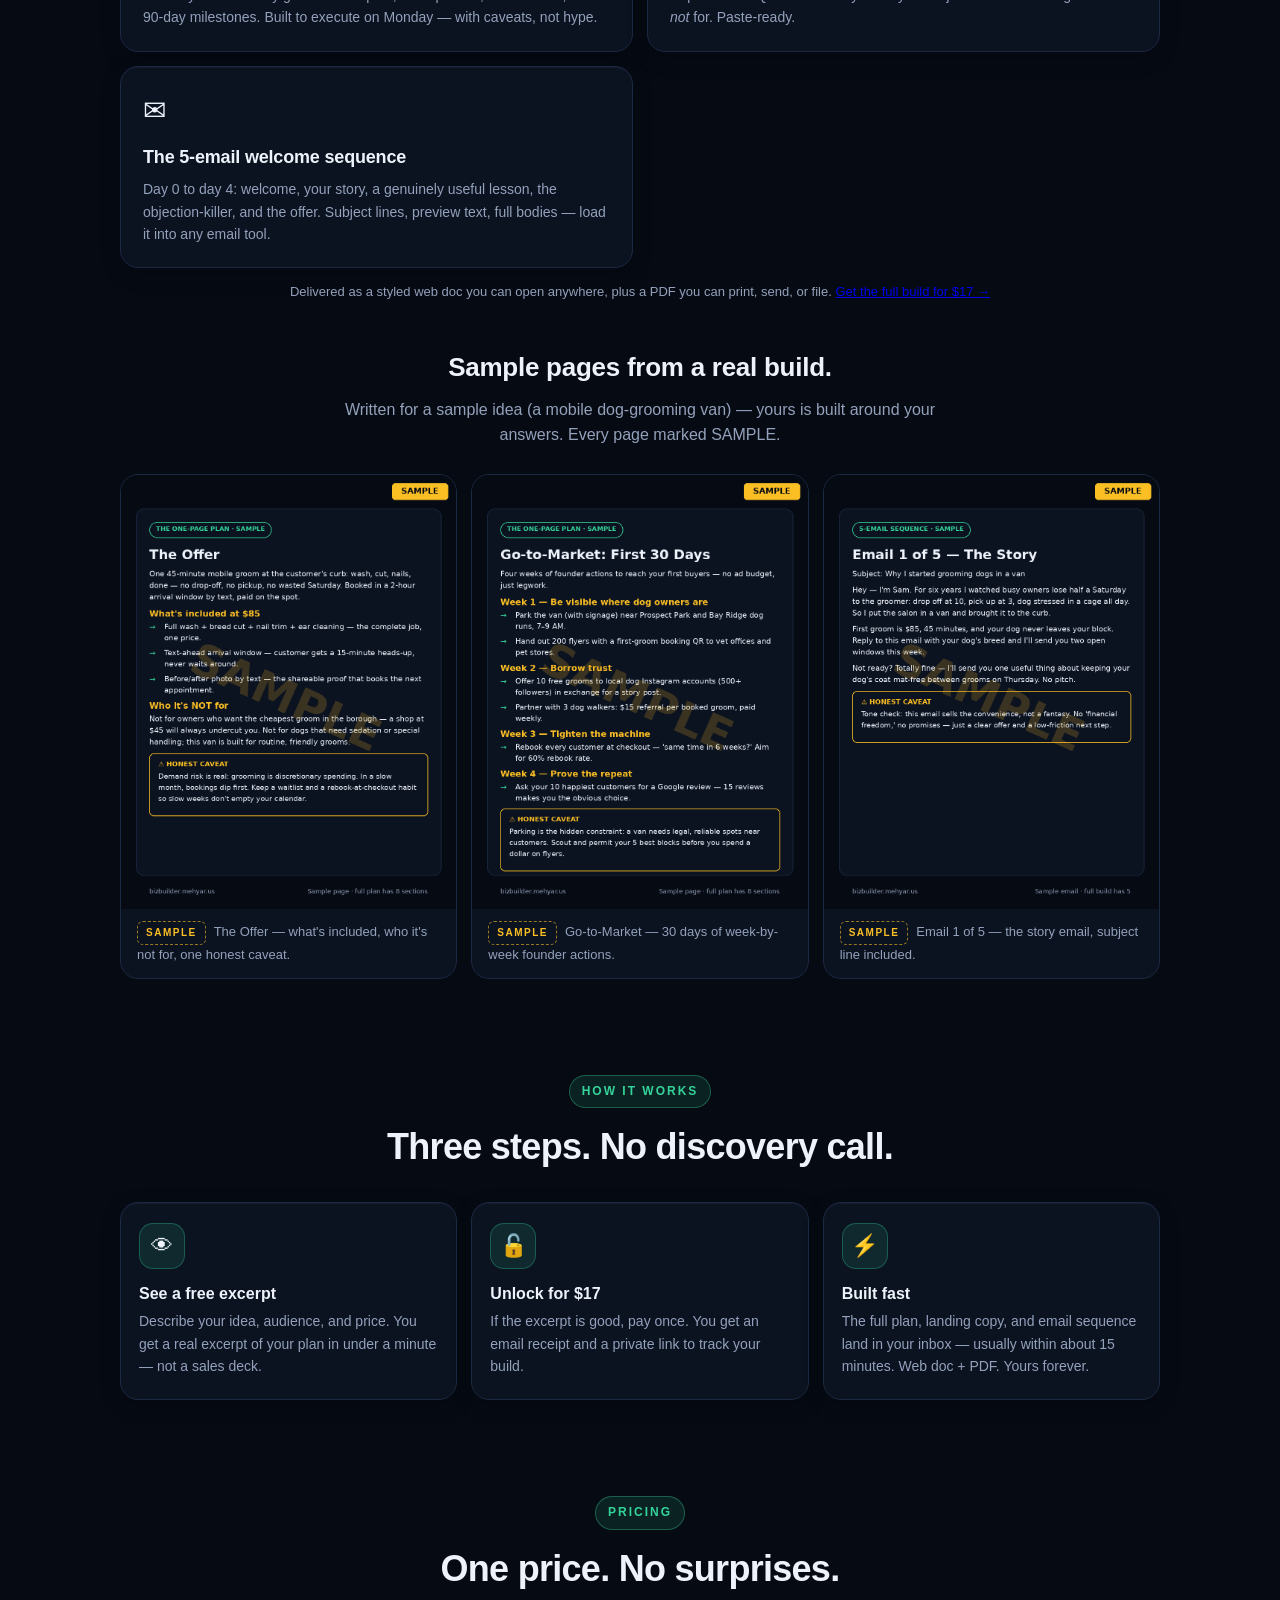
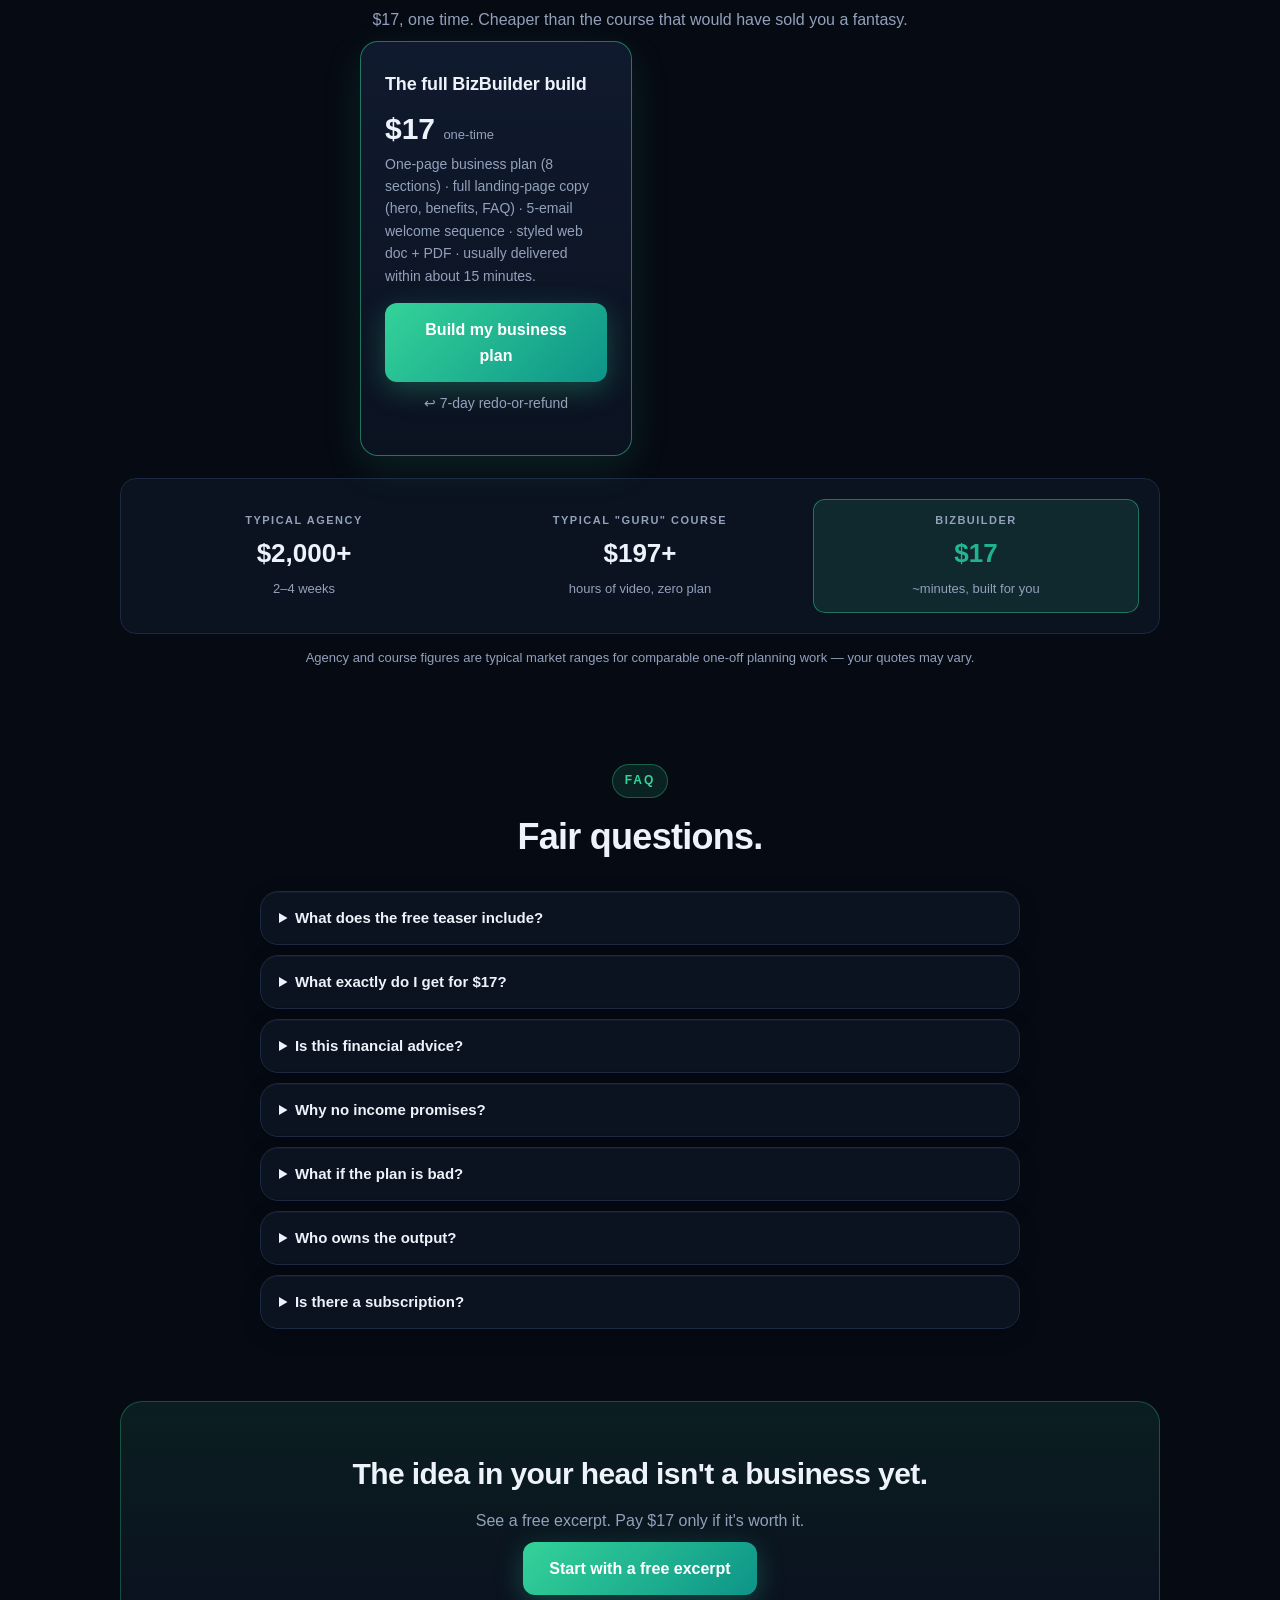
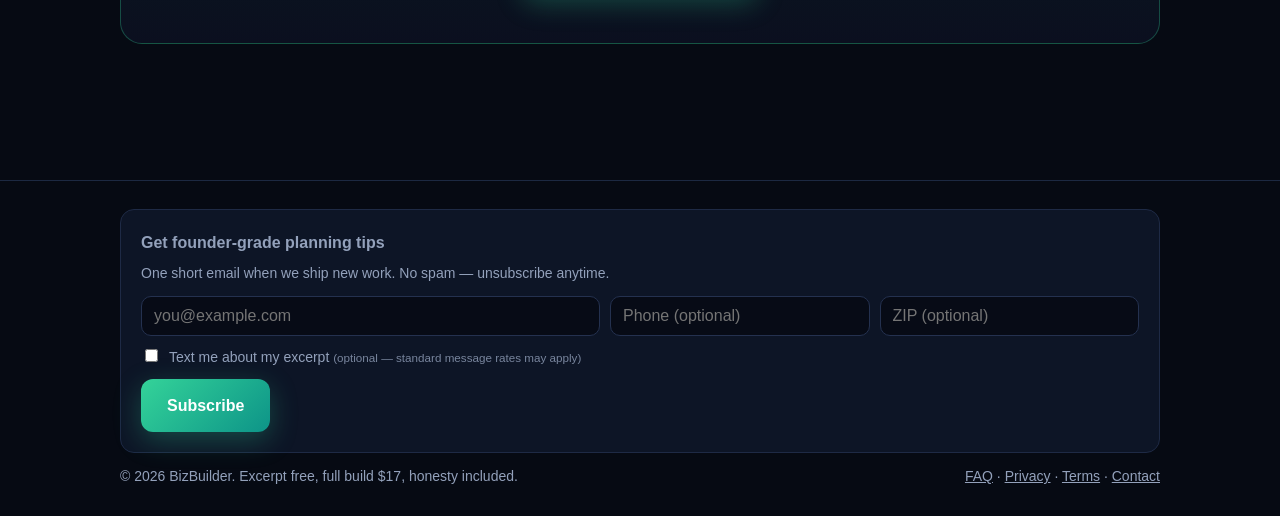
==== commit 64cac820: "Sample blueprint pages + design fixes - Add 3 SAMPLE-marked blueprint page PNGs (The Offer, Go-to-Ma" ====
--- a/index.html
+++ b/index.html
@@ -51,7 +51,7 @@
   <!-- ============ HERO ============ -->
   <section class="hero hero-compact">
     <p class="eyebrow">AI business builder — no agency, no guru course</p>
-    <h1>Your idea, <span class="grad">built into a business plan</span> in minutes.</h1>
+    <h1>Your idea, <span class="grad">built into a business plan</span> — usually in about 15 minutes.</h1>
     <p class="hero-sub">Describe your idea in two sentences. Get a free plan excerpt — real output. Unlock the full build for $17, one time.</p>
     <div class="hero-cta">
       <a class="btn btn-primary" href="#teaser">Get my free plan excerpt</a>
@@ -135,6 +135,24 @@
       </div>
     </div>
     <p class="gallery-note">Delivered as a styled web doc you can open anywhere, plus a PDF you can print, send, or file. <a href="#pricing">Get the full build for $17 &rarr;</a></p>
+    <div class="sample-gallery-block reveal">
+      <h3 class="sample-gallery-title">Sample pages from a real build.</h3>
+      <p class="sec-sub">Written for a sample idea (a mobile dog-grooming van) — yours is built around your answers. Every page marked SAMPLE.</p>
+      <div class="sample-gallery">
+        <figure class="sample-shot">
+          <img src="assets/samples/bb-offer.png" alt="Sample BizBuilder plan page: The Offer for a mobile dog-grooming business, with what's included and an honest caveat" width="900" height="1165" loading="lazy">
+          <figcaption><span class="shot-badge">Sample</span>The Offer — what's included, who it's not for, one honest caveat.</figcaption>
+        </figure>
+        <figure class="sample-shot">
+          <img src="assets/samples/bb-gtm.png" alt="Sample BizBuilder plan page: Go-to-Market first 30 days, week-by-week founder actions" width="900" height="1165" loading="lazy">
+          <figcaption><span class="shot-badge">Sample</span>Go-to-Market — 30 days of week-by-week founder actions.</figcaption>
+        </figure>
+        <figure class="sample-shot">
+          <img src="assets/samples/bb-email.png" alt="Sample BizBuilder email sequence page: email 1 of 5, the story, with subject line and body" width="900" height="1165" loading="lazy">
+          <figcaption><span class="shot-badge">Sample</span>Email 1 of 5 — the story email, subject line included.</figcaption>
+        </figure>
+      </div>
+    </div>
   </section>
 
   <!-- ============ HOW IT WORKS ============ -->
@@ -144,7 +162,7 @@
     <ol class="steps steps-visual">
       <li class="reveal"><span class="step-icon">👁</span><strong>See a free excerpt</strong><p>Describe your idea, audience, and price. You get a real excerpt of your plan in under a minute — not a sales deck.</p></li>
       <li class="reveal"><span class="step-icon">🔓</span><strong>Unlock for $17</strong><p>If the excerpt is good, pay once. You get an email receipt and a private link to track your build.</p></li>
-      <li class="reveal"><span class="step-icon">⚡</span><strong>Built in minutes</strong><p>The full plan, landing copy, and email sequence land in your inbox — usually within minutes. Web doc + PDF. Yours forever.</p></li>
+      <li class="reveal"><span class="step-icon">⚡</span><strong>Built fast</strong><p>The full plan, landing copy, and email sequence land in your inbox — usually within about 15 minutes. Web doc + PDF. Yours forever.</p></li>
     </ol>
   </section>
 
@@ -157,7 +175,7 @@
       <div class="bundle featured reveal">
         <h3>The full BizBuilder build</h3>
         <div class="price">$17 <small>one-time</small></div>
-        <p>One-page business plan (8 sections) · full landing-page copy (hero, benefits, FAQ) · 5-email welcome sequence · styled web doc + PDF · delivered in minutes.</p>
+        <p>One-page business plan (8 sections) · full landing-page copy (hero, benefits, FAQ) · 5-email welcome sequence · styled web doc + PDF · usually delivered within about 15 minutes.</p>
         <button class="btn btn-primary btn-block" data-buy="bizbuilder-plan">Build my business plan</button>
         <p class="price-guarantee" style="text-align:center;margin-top:10px">↩ 7-day redo-or-refund</p>
       </div>
--- a/styles.css
+++ b/styles.css
@@ -307,7 +307,7 @@
 .field input[type="text"], .field input[type="url"], .field input[type="email"], .field textarea {
   width: 100%; padding: 12px 14px; border-radius: 10px;
   border: 1px solid var(--line); background: var(--surface-2); color: var(--text);
-  font: inherit; font-size: 15px;
+  font: inherit; font-size: 16px;
 }
 .field input[type="text"]:focus, .field input[type="url"]:focus, .field input[type="email"]:focus, .field textarea:focus {
   outline: none; border-color: var(--accent); box-shadow: 0 0 0 3px rgba(52, 211, 153, .18);
@@ -501,7 +501,7 @@
 .subscribe-block strong{font-size:16px}
 .subscribe-block .muted{margin:6px 0 12px;font-size:14px}
 .subscribe-row{display:flex;gap:10px;flex-wrap:wrap;align-items:center}
-.subscribe-form input[type="email"],.subscribe-form input[type="tel"],.subscribe-form input[type="text"]{background:#070b16;border:1px solid #24314f;color:#eaf2ff;border-radius:10px;padding:10px 12px;font-size:15px;min-width:0}
+.subscribe-form input[type="email"],.subscribe-form input[type="tel"],.subscribe-form input[type="text"]{background:#070b16;border:1px solid #24314f;color:#eaf2ff;border-radius:10px;padding:10px 12px;font-size:16px;min-width:0}
 .subscribe-form input[type="email"]{flex:2 1 200px}
 .subscribe-form input[type="tel"],.subscribe-form input[type="text"]{flex:1 1 130px}
 .subscribe-form input:focus{outline:2px solid #22d3ee;outline-offset:1px}
@@ -573,7 +573,7 @@
 /* Thumb-friendly tap targets on touch */
 @media (pointer: coarse) {
   .btn { min-height: 48px; }
-  .nav .nav-cta { padding: 10px 18px; }
+  .nav .nav-cta { padding: 10px 18px; min-height: 44px; display: inline-flex; align-items: center; }
   .faq summary { padding: 6px 0; }
 }
 
@@ -641,6 +641,20 @@
 .recent-card img { width: 100%; aspect-ratio: 1/1; object-fit: cover; display: block; }
 .recent-card span { display: block; font-size: 12px; color: var(--muted); padding: 8px 10px; }
 
+/* ---------- sample deliverable gallery ---------- */
+.sample-gallery-block { margin-top: 44px; }
+.sample-gallery-title { text-align: center; font-size: clamp(20px, 5vw, 26px); margin: 0 0 8px; }
+.sample-gallery { display: grid; gap: 14px; margin-top: 26px; }
+@media (min-width: 760px) { .sample-gallery { grid-template-columns: repeat(3, 1fr); } }
+.sample-shot { margin: 0; background: var(--surface); border: 1px solid var(--line); border-radius: 18px; overflow: hidden; }
+.sample-shot img { width: 100%; height: auto; display: block; }
+.sample-shot figcaption { padding: 12px 16px; font-size: 13px; color: var(--muted); }
+.shot-badge {
+  display: inline-block; font-size: 10px; font-weight: 800; letter-spacing: 1.5px;
+  text-transform: uppercase; color: var(--accent-2);
+  border: 1px dashed rgba(251, 191, 36, .6); border-radius: 6px; padding: 3px 8px; margin-right: 8px;
+}
+
 /* ---------- BizBuilder teaser ---------- */
 .teaser-form { margin-top: 18px; max-width: 720px; margin-left: auto; margin-right: auto; }
 .field-row { display: grid; grid-template-columns: 1fr 1fr; gap: 12px; }
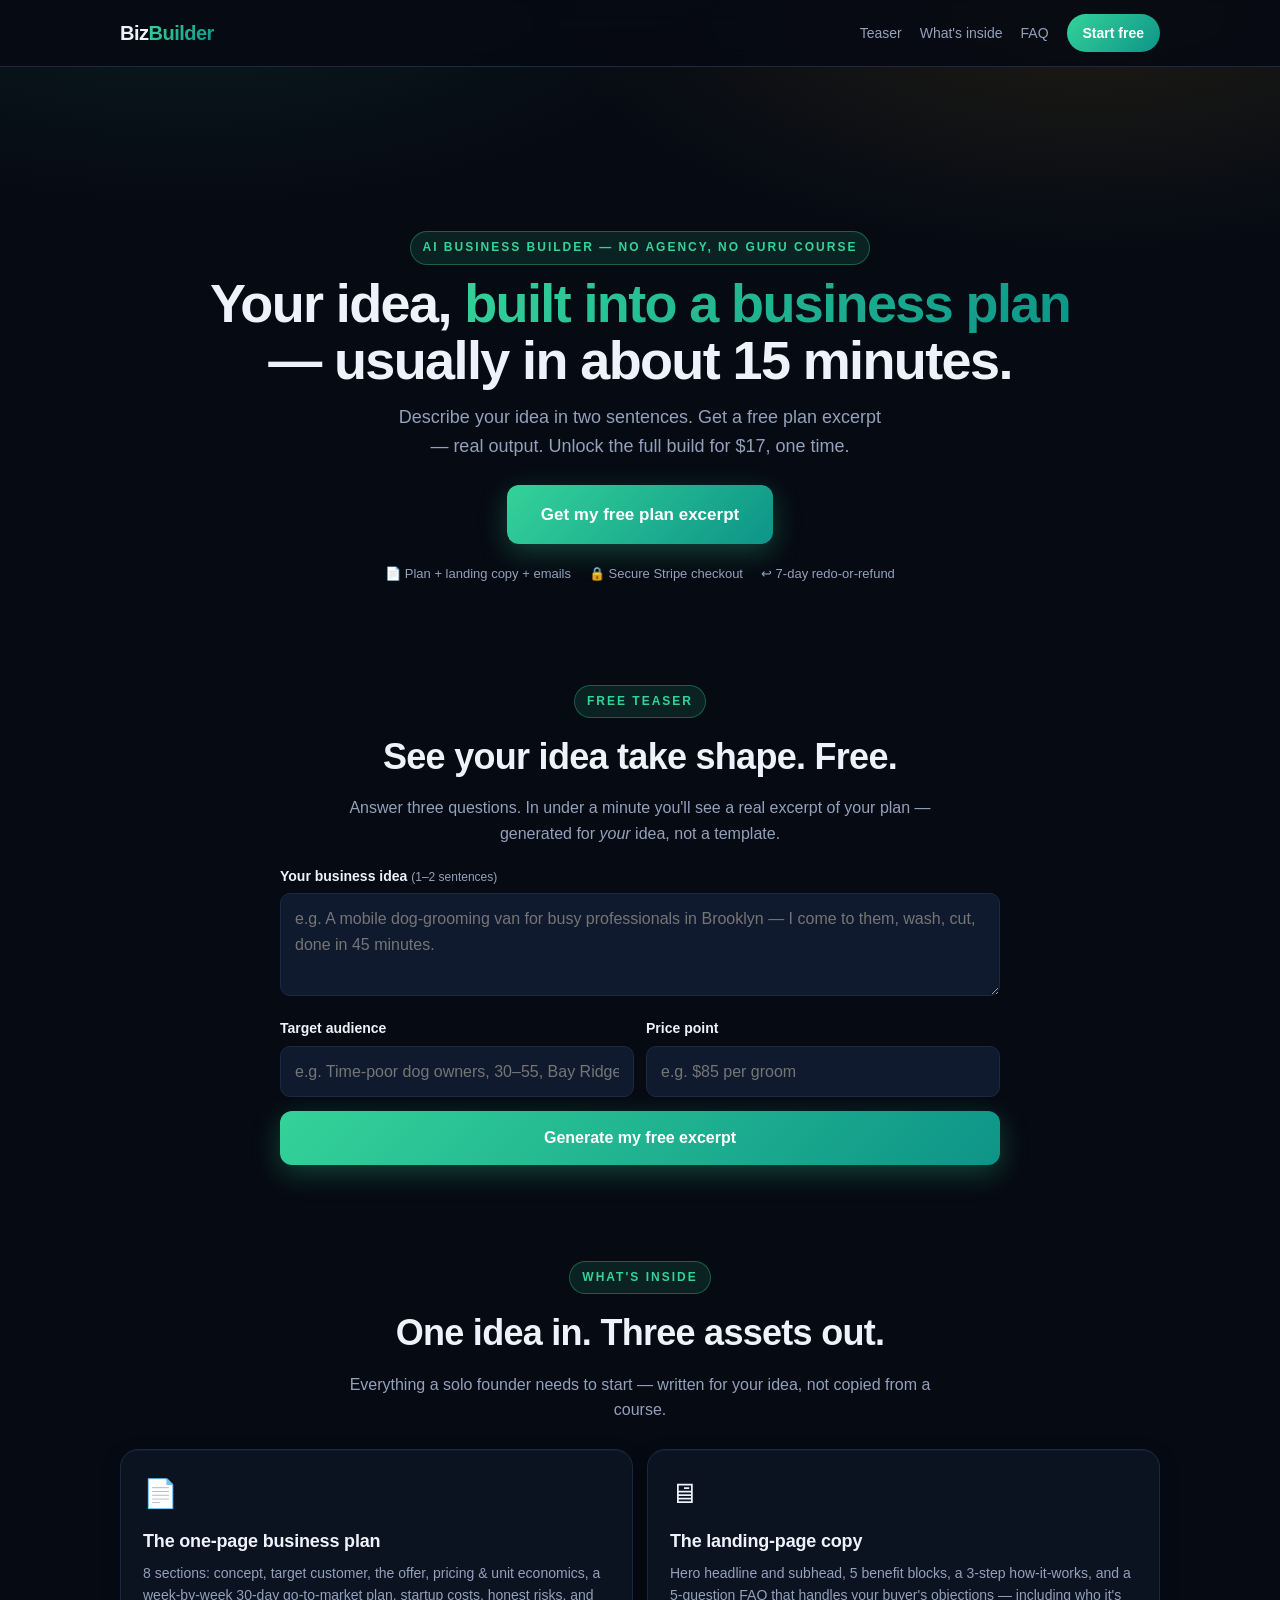
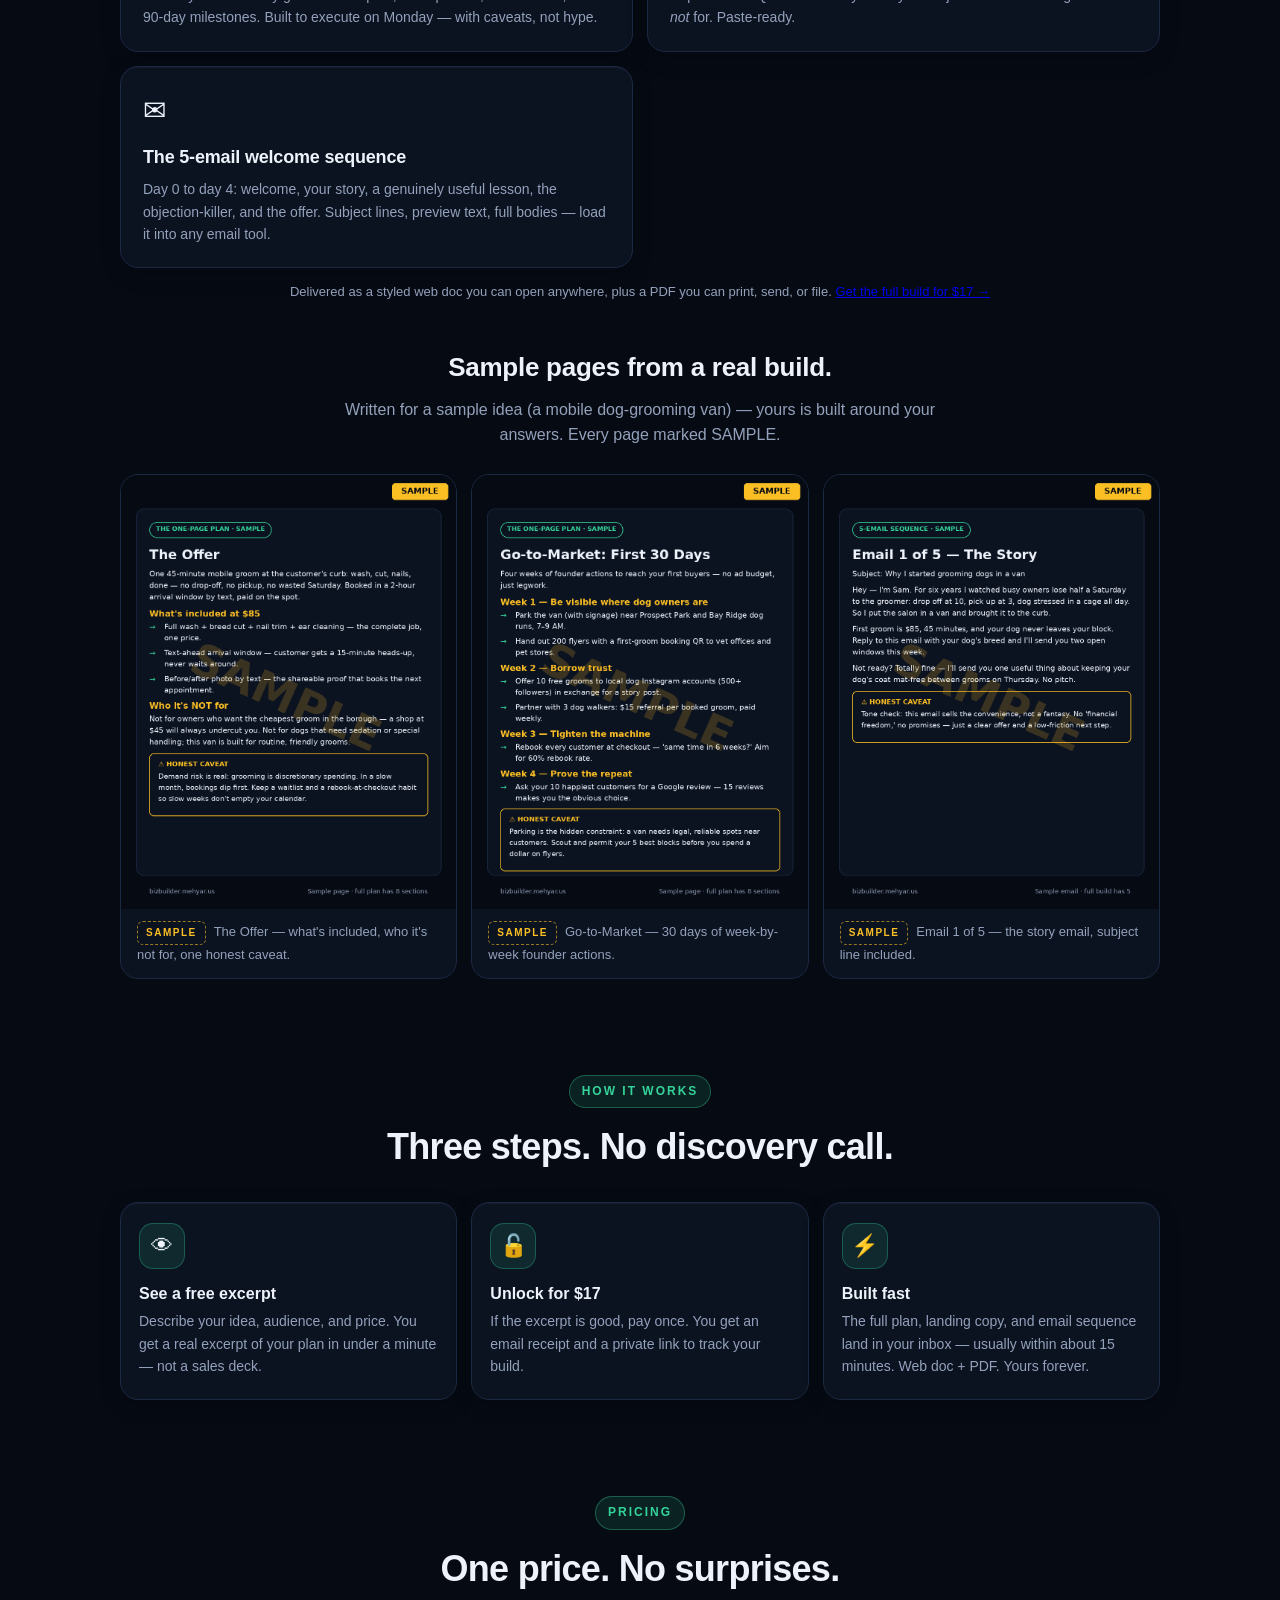
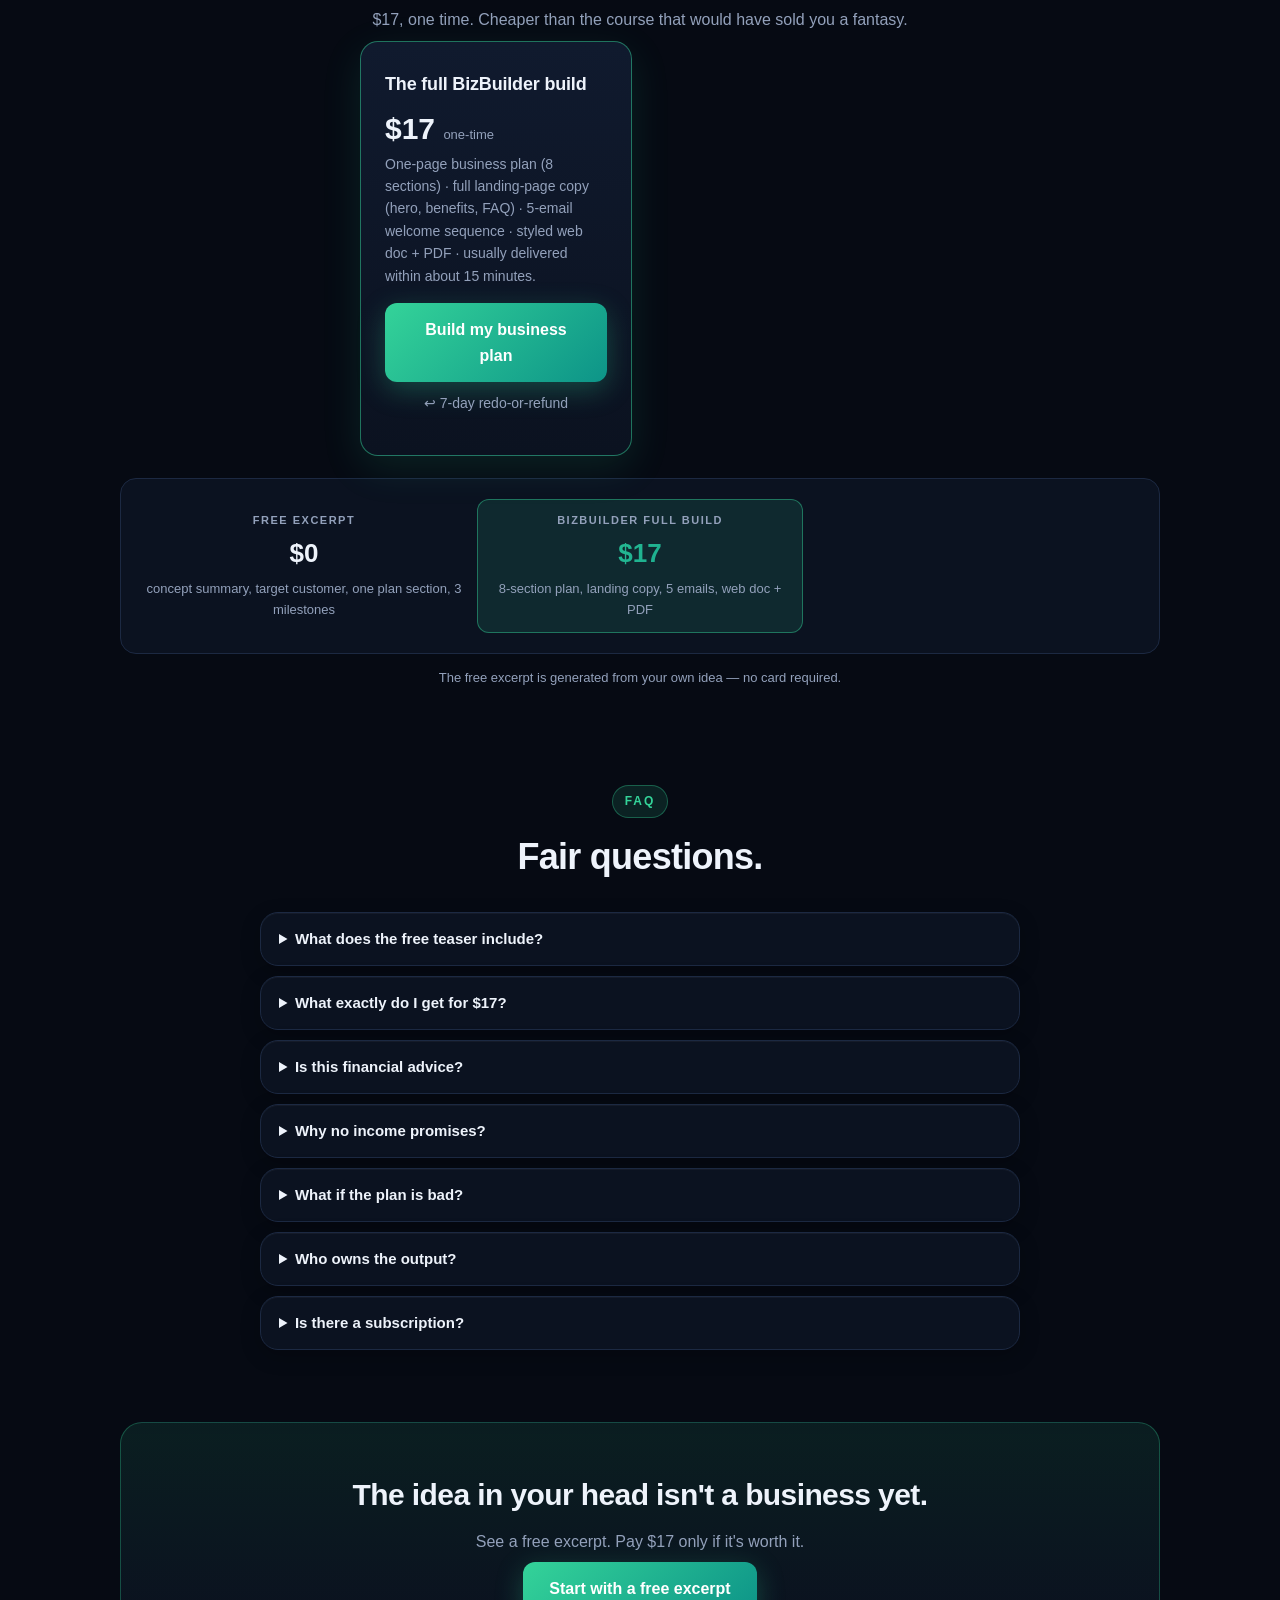
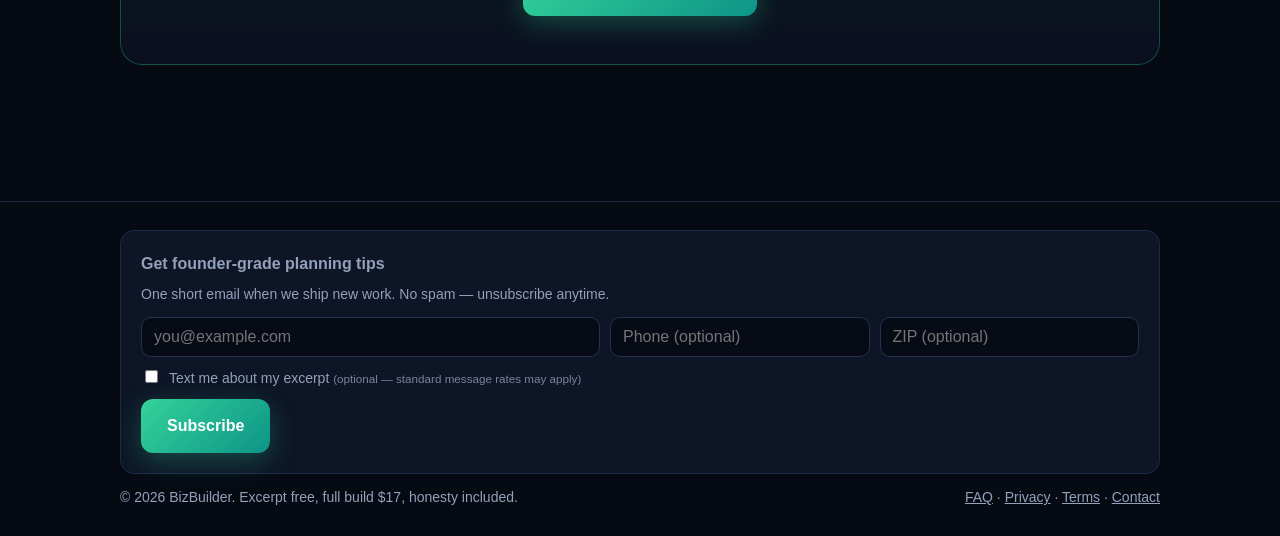
==== commit c6c651b0: "Factual Free vs Paid comparison; add design-review note (2026-09-16)" ====
--- a/index.html
+++ b/index.html
@@ -182,22 +182,17 @@
     </div>
     <div class="compare-strip reveal">
       <div class="compare-col">
-        <span class="compare-who">Typical agency</span>
-        <span class="compare-price">$2,000+</span>
-        <span class="compare-time">2–4 weeks</span>
-      </div>
-      <div class="compare-col">
-        <span class="compare-who">Typical "guru" course</span>
-        <span class="compare-price">$197+</span>
-        <span class="compare-time">hours of video, zero plan</span>
+        <span class="compare-who">Free excerpt</span>
+        <span class="compare-price">$0</span>
+        <span class="compare-time">concept summary, target customer, one plan section, 3 milestones</span>
       </div>
       <div class="compare-col winner">
-        <span class="compare-who">BizBuilder</span>
+        <span class="compare-who">BizBuilder full build</span>
         <span class="compare-price">$17</span>
-        <span class="compare-time">~minutes, built for you</span>
-      </div>
-    </div>
-    <p class="gallery-note">Agency and course figures are typical market ranges for comparable one-off planning work — your quotes may vary.</p>
+        <span class="compare-time">8-section plan, landing copy, 5 emails, web doc + PDF</span>
+      </div>
+    </div>
+    <p class="gallery-note">The free excerpt is generated from your own idea — no card required.</p>
   </section>
 
   <!-- ============ FAQ ============ -->
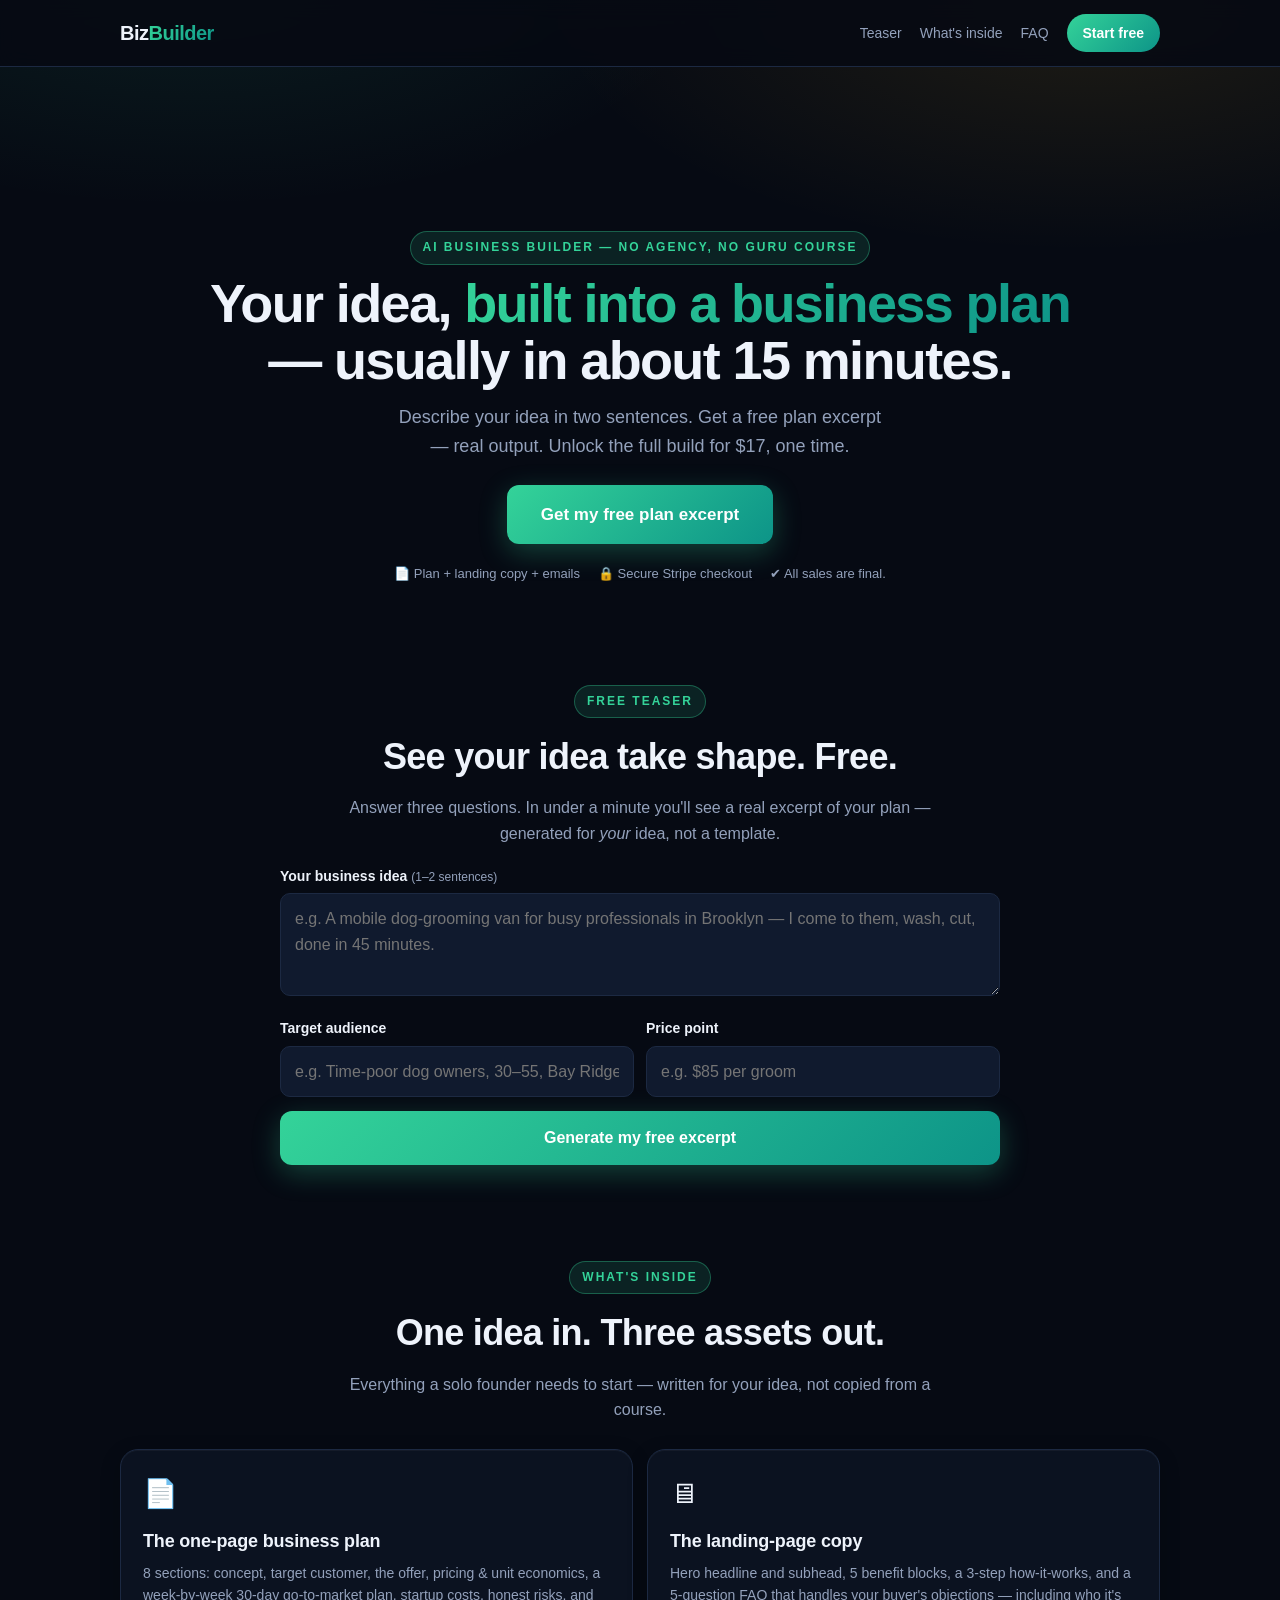
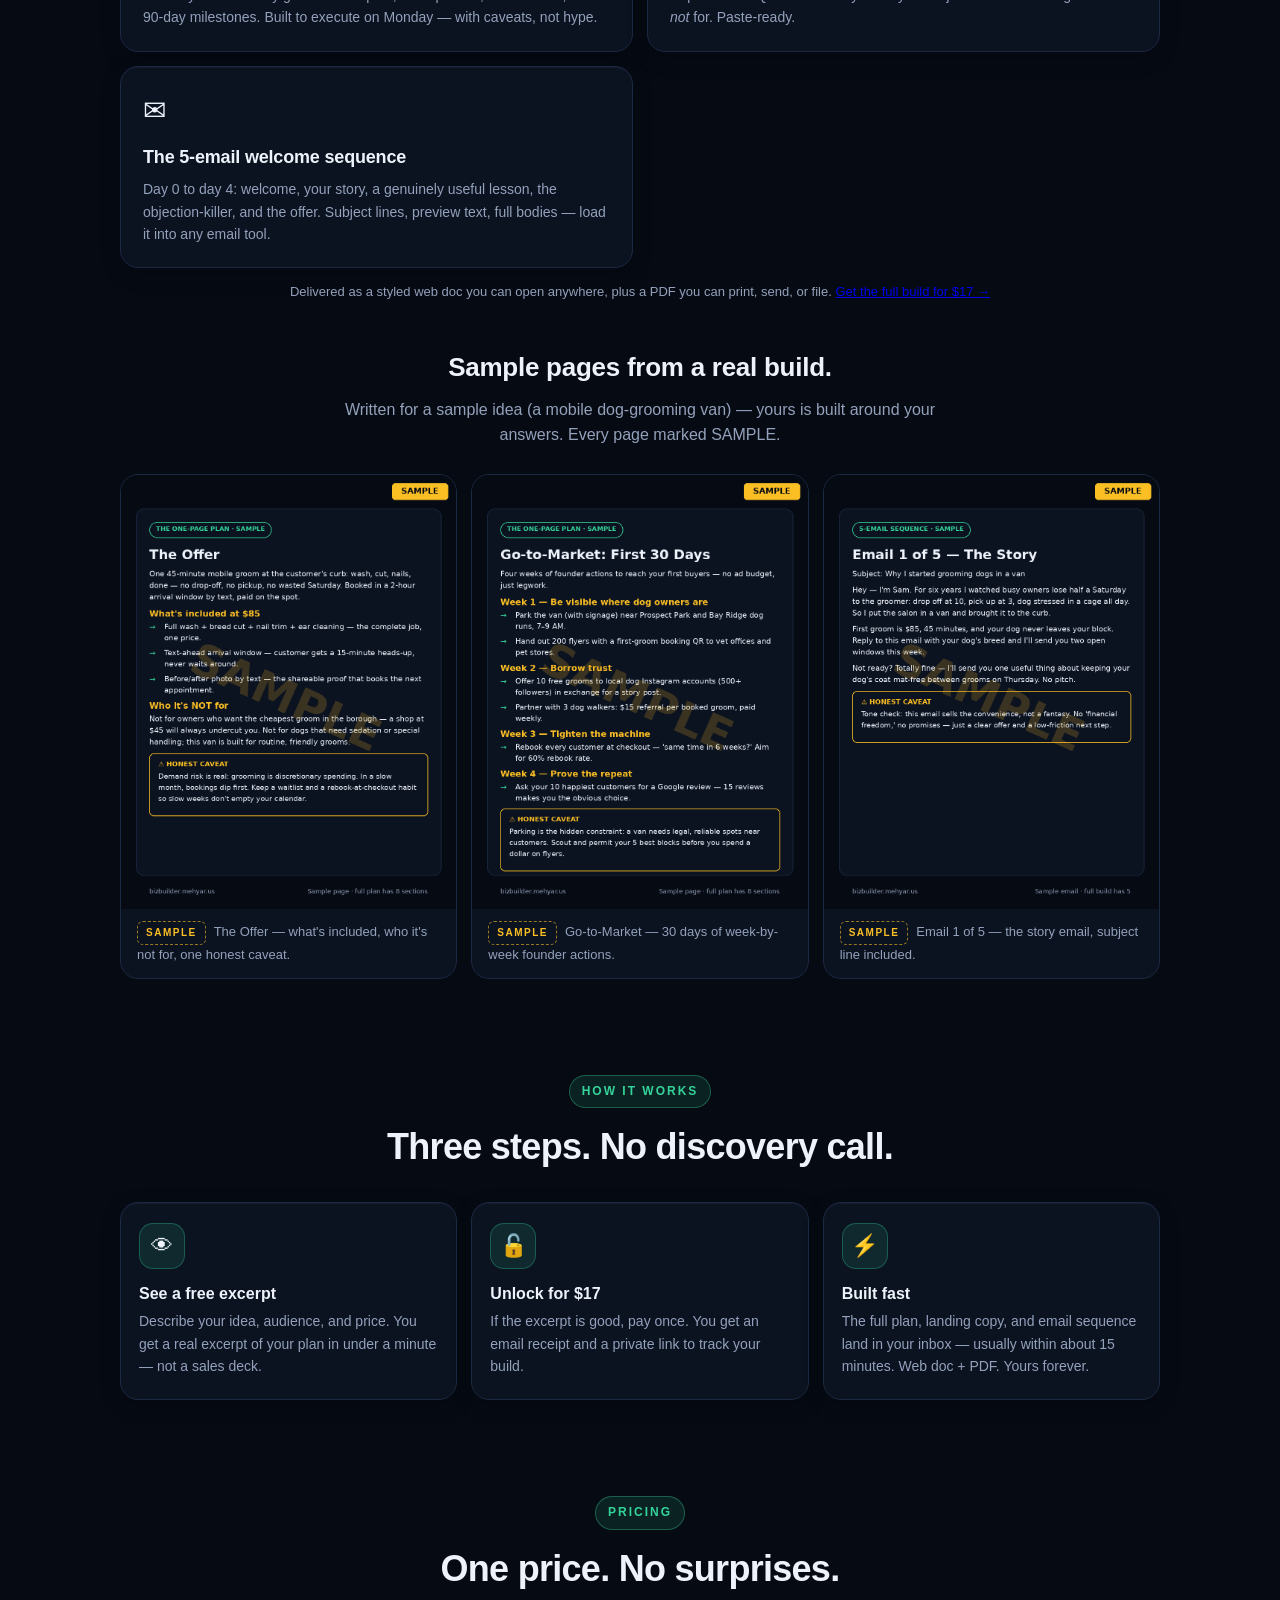
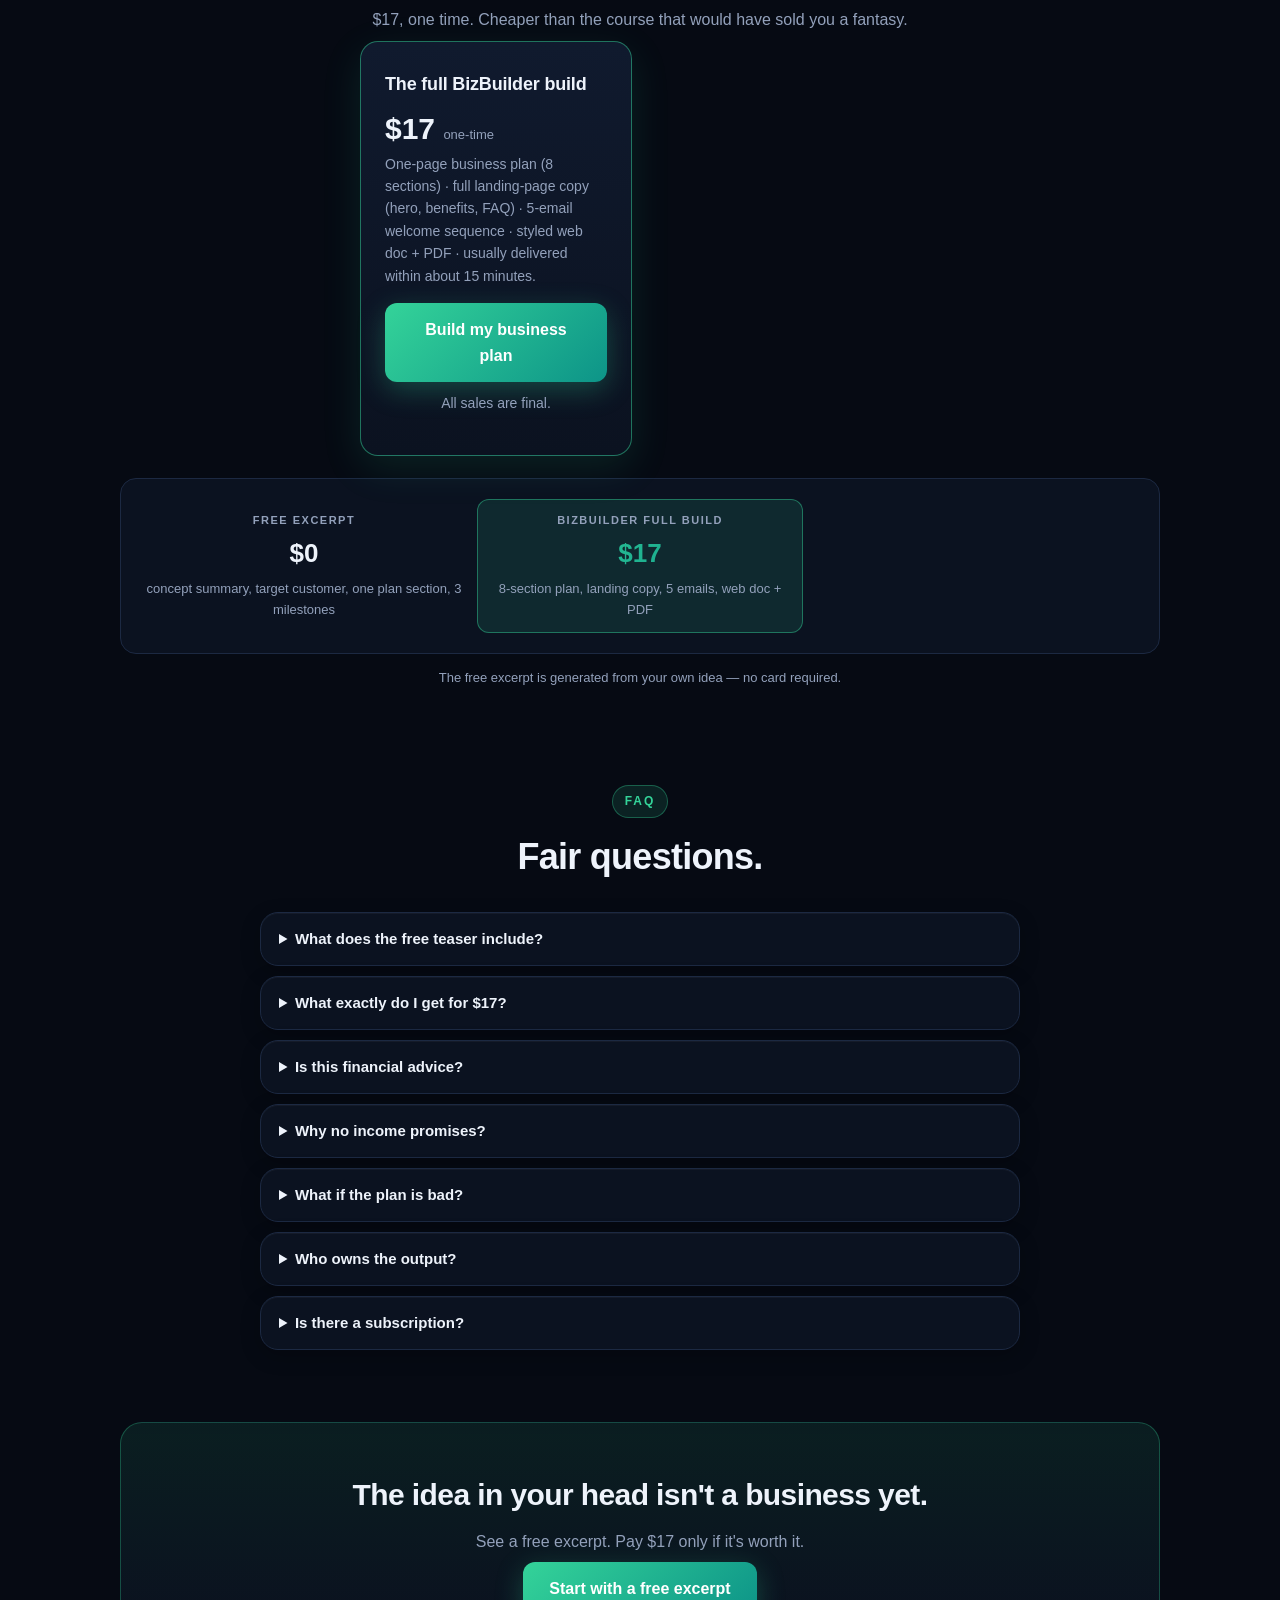
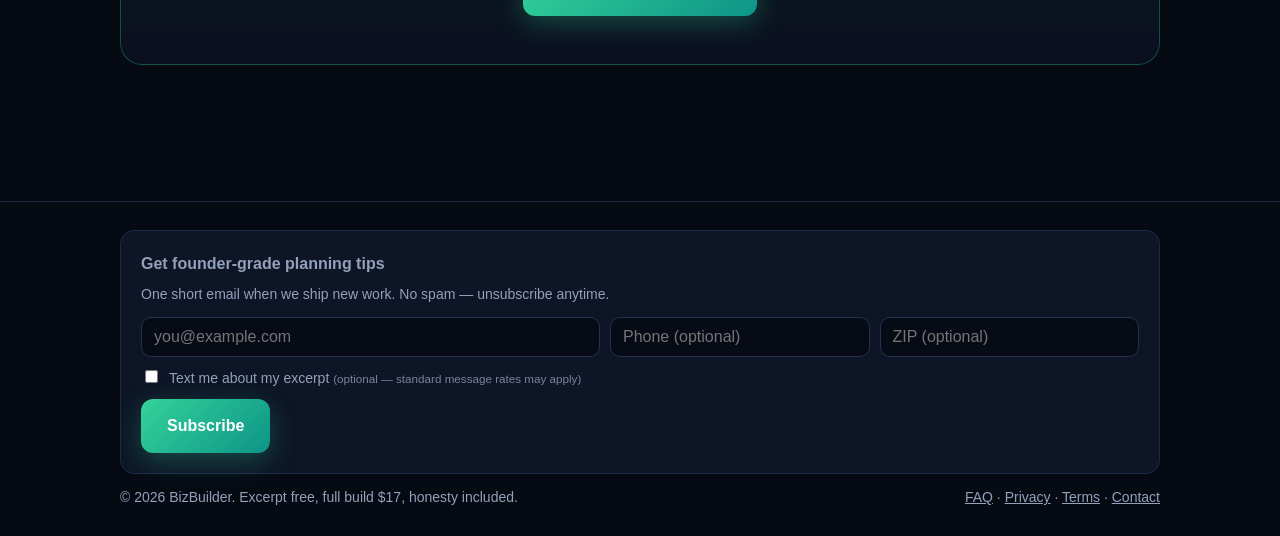
==== commit 5bae93bf: "Remove all refund/money-back promises per owner rule; all sales final" ====
--- a/index.html
+++ b/index.html
@@ -2,18 +2,28 @@
 <html lang="en">
 <head>
 <meta charset="utf-8">
+<!-- TRACKING:GA4-GTM -->
+<!-- Google Tag Manager -->
+<script>(function(w,d,s,l,i){w[l]=w[l]||[];w[l].push({'gtm.start':new Date().getTime(),event:'gtm.js'});var f=d.getElementsByTagName(s)[0],j=d.createElement(s),dl=l!='dataLayer'?'&l='+l:'';j.async=true;j.src='https://www.googletagmanager.com/gtm.js?id='+i+dl;f.parentNode.insertBefore(j,f);})(window,document,'script','dataLayer','GTM-PZLMLZ5C');</script>
+<!-- End Google Tag Manager -->
+<!-- Google Analytics 4 -->
+<script async src="https://www.googletagmanager.com/gtag/js?id=G-7B9QWGC3VD"></script>
+<script>window.dataLayer=window.dataLayer||[];function gtag(){dataLayer.push(arguments);}gtag('js',new Date());gtag('config','G-7B9QWGC3VD');</script>
+<!-- End Google Analytics 4 -->
 <meta name="viewport" content="width=device-width, initial-scale=1, viewport-fit=cover">
-<title>BizBuilder — AI Business Builder: idea to launch-ready plan, $17</title>
-<meta name="description" content="Describe your business idea in two sentences. Get a free AI-generated plan excerpt, then unlock the full one-page business plan, landing-page copy, and 5-email welcome sequence for $17 one-time.">
+<title>BizBuilder — AI business plan builder, $17 one-time</title>
+<meta name="description" content="Turn your idea into a launch-ready package: free AI plan excerpt first, then the full one-page business plan, landing copy and 5-email sequence — $17 one-time.">
 <link rel="canonical" href="https://bizbuilder.mehyar.us/">
 <meta property="og:type" content="website">
 <meta property="og:site_name" content="BizBuilder">
-<meta property="og:title" content="BizBuilder — idea to launch-ready plan, $17">
-<meta property="og:description" content="Free plan excerpt from your real idea. $17 one-time for the full business plan, landing copy, and email sequence. No hype, no subscriptions.">
+<meta property="og:title" content="BizBuilder — AI business plan builder, $17 one-time">
+<meta property="og:description" content="Turn your idea into a launch-ready package: free AI plan excerpt first, then the full one-page business plan, landing copy and 5-email sequence — $17 one-time.">
 <meta property="og:url" content="https://bizbuilder.mehyar.us/">
+<meta property="og:image" content="https://bizbuilder.mehyar.us/assets/samples/bb-offer.png">
 <meta name="twitter:card" content="summary_large_image">
-<meta name="twitter:title" content="BizBuilder — idea to launch-ready plan, $17">
-<meta name="twitter:description" content="Free plan excerpt from your real idea. $17 one-time for the full build. No hype.">
+<meta name="twitter:title" content="BizBuilder — AI business plan builder, $17 one-time">
+<meta name="twitter:description" content="Turn your idea into a launch-ready package: free AI plan excerpt first, then the full one-page business plan, landing copy and 5-email sequence — $17 one-time.">
+<meta name="twitter:image" content="https://bizbuilder.mehyar.us/assets/samples/bb-offer.png">
 <link rel="manifest" href="manifest.json">
 <meta name="theme-color" content="#0a120c">
 <link rel="stylesheet" href="styles.css">
@@ -22,6 +32,9 @@
 </script>
 <script type="application/ld+json">
 {"@context":"https://schema.org","@type":"WebSite","name":"BizBuilder","url":"https://bizbuilder.mehyar.us/"}
+</script>
+<script type="application/ld+json">
+{"@context":"https://schema.org","@type":"SoftwareApplication","name":"BizBuilder","url":"https://bizbuilder.mehyar.us/","description":"Turn your idea into a launch-ready package: free AI plan excerpt first, then the full one-page business plan, landing copy and 5-email sequence — $17 one-time.","applicationCategory":"BusinessApplication","operatingSystem":"Web","offers":{"@type":"Offer","price":"17","priceCurrency":"USD","availability":"https://schema.org/InStock"},"provider":{"@type":"Organization","name":"MehyarSoft LLC","url":"https://mehyar.us"}}
 </script>
 <script type="application/ld+json">
 {"@context":"https://schema.org","@type":"FAQPage","mainEntity":[
@@ -34,6 +47,10 @@
 </script>
 </head>
 <body>
+<!-- Google Tag Manager (noscript) -->
+<noscript><iframe src="https://www.googletagmanager.com/ns.html?id=GTM-PZLMLZ5C" height="0" width="0" style="display:none;visibility:hidden"></iframe></noscript>
+<!-- End Google Tag Manager (noscript) -->
+
 
 <header class="site-header">
   <div class="inner">
@@ -59,7 +76,7 @@
     <div class="trust-row">
       <span>📄 Plan + landing copy + emails</span>
       <span>🔒 Secure Stripe checkout</span>
-      <span>↩ 7-day redo-or-refund</span>
+      <span>✔ All sales are final.</span>
     </div>
   </section>
 
@@ -177,7 +194,7 @@
         <div class="price">$17 <small>one-time</small></div>
         <p>One-page business plan (8 sections) · full landing-page copy (hero, benefits, FAQ) · 5-email welcome sequence · styled web doc + PDF · usually delivered within about 15 minutes.</p>
         <button class="btn btn-primary btn-block" data-buy="bizbuilder-plan">Build my business plan</button>
-        <p class="price-guarantee" style="text-align:center;margin-top:10px">↩ 7-day redo-or-refund</p>
+        <p class="price-guarantee" style="text-align:center;margin-top:10px">All sales are final.</p>
       </div>
     </div>
     <div class="compare-strip reveal">
@@ -218,7 +235,7 @@
       </details>
       <details class="reveal">
         <summary>What if the plan is bad?</summary>
-        <p>Email us within 7 days and we'll redo it once, free. If it's still not usable, you get a full refund. Bad work shouldn't be your problem.</p>
+        <p>All sales are final.</p>
       </details>
       <details class="reveal">
         <summary>Who owns the output?</summary>
